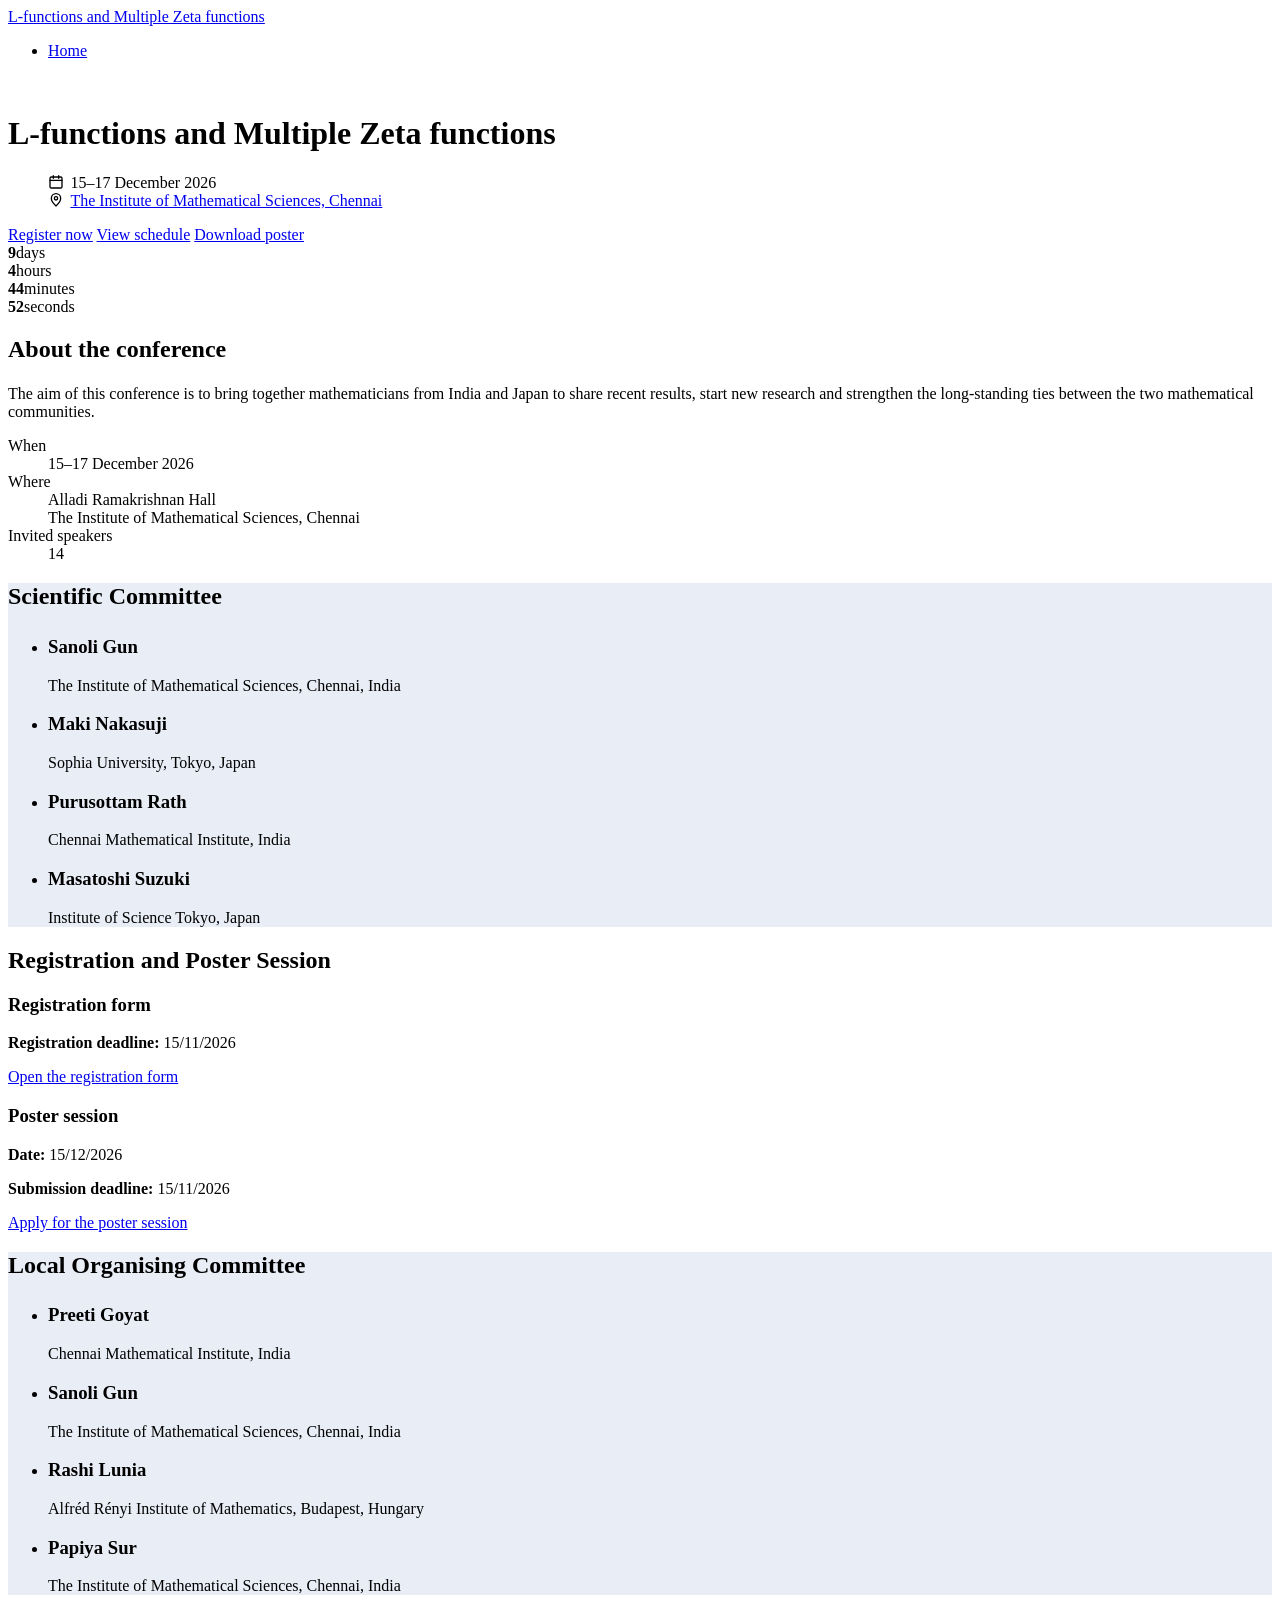
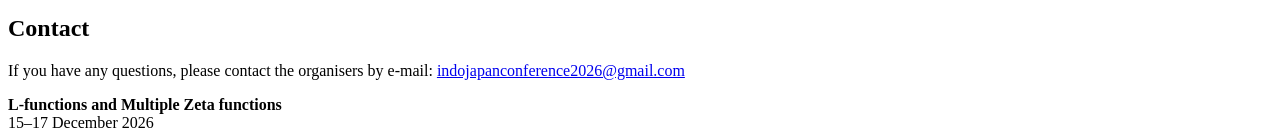
==== index.html @ 89a3a93c "Update poster link to use correct filename case" ====
<!DOCTYPE html>
<html lang="en">
<head>
<meta charset="UTF-8">
<meta name="viewport" content="width=device-width, initial-scale=1">
<!-- Search engines: title (about 60 characters) and description (about 155 characters) -->


<title>L-functions and Multiple Zeta functions | Chennai 2026</title>
<meta name="description" content="L-functions and Multiple Zeta functions, 15–17 December 2026, The Institute of Mathematical Sciences, Chennai. A joint India–Japan conference.">
<link rel="canonical" href="https://gkgaurav2202.github.io/L-functions-and-Multiple-Zeta-functions/">
<meta property="og:type" content="website">
<meta property="og:title" content="L-functions and Multiple Zeta functions, 15–17 December 2026">
<meta property="og:description" content="The Institute of Mathematical Sciences, Chennai.">
<meta property="og:site_name" content="L-functions and Multiple Zeta functions">
<meta property="og:url" content="https://gkgaurav2202.github.io/L-functions-and-Multiple-Zeta-functions/">
<meta property="og:image" content="https://gkgaurav2202.github.io/L-functions-and-Multiple-Zeta-functions/share.jpg">
<meta property="og:image:width" content="1200">
<meta property="og:image:height" content="630">
<meta name="twitter:card" content="summary_large_image">
<meta name="twitter:title" content="L-functions and Multiple Zeta functions, 15–17 December 2026">
<meta name="twitter:image" content="https://gkgaurav2202.github.io/L-functions-and-Multiple-Zeta-functions/share.jpg">

<!-- Google Search Console: remove the arrows around the next line and paste the code Google gives you -->
<meta name="google-site-verification" content="HwJJioIy0A5GZD3uEQalhHH--fMEt3Ql0PctQBB187Q" />
  
<link rel="icon" href="favicon.jpg" type="image/jpeg">
<link rel="apple-touch-icon" href="favicon.jpg">
<link rel="preconnect" href="https://fonts.googleapis.com">
<link rel="preconnect" href="https://fonts.gstatic.com" crossorigin>
<link href="https://fonts.googleapis.com/css2?family=Shippori+Mincho:wght@500;700&family=STIX+Two+Text:ital,wght@0,400;0,500;0,600;1,400;1,500&display=swap" rel="stylesheet">
<link rel="stylesheet" href="style.css">

<!-- Event information for search engines (EDIT: check the venue, and replace the address in "url") -->
<script type="application/ld+json">
{
  "@context": "https://schema.org",
  "@type": "Event",
  "name": "L-functions and Multiple Zeta functions",
  "description": "A conference bringing together mathematicians from India and Japan to share recent results.",
  "startDate": "2026-12-15",
  "endDate": "2026-12-17",
  "eventStatus": "https://schema.org/EventScheduled",
  "eventAttendanceMode": "https://schema.org/OfflineEventAttendanceMode",
  "location": {
    "@type": "Place",
    "name": "Alladi Ramakrishnan Hall, The Institute of Mathematical Sciences",
    "address": { "@type": "PostalAddress", "addressLocality": "Chennai", "addressCountry": "IN" }
  },
  "image": "https://gkgaurav2202.github.io/L-functions-and-Multiple-Zeta-functions/share.jpg",
  "url": "https://gkgaurav2202.github.io/L-functions-and-Multiple-Zeta-functions/"
}
</script>
</head>

<body>

<header class="nav" id="site-header">
  <div class="wrap">
    <a class="brand" href="index.html">L-functions and Multiple Zeta functions</a>
    <nav aria-label="Main"><ul><li><a href="index.html">Home</a></li></ul></nav>
  </div>
</header>
<script src="nav.js"></script>

<main id="top">

<!-- ================= HERO ================= -->
<div class="hero">
  <div class="hero-pics" aria-hidden="true">
    <img class="pic-scene" src="title.svg" alt="">
  </div>
  <div class="wrap">
    <h1>L-functions and Multiple Zeta functions</h1>
    <dl class="hero-meta">
      <div><dt style="position:absolute;width:1px;height:1px;overflow:hidden;clip:rect(0 0 0 0);white-space:nowrap">Dates</dt><dd><svg width="1em" height="1em" viewBox="0 0 24 24" fill="none" stroke="currentColor" stroke-width="2" stroke-linecap="round" stroke-linejoin="round" aria-hidden="true" style="vertical-align:-.12em;margin-right:.4em"><rect x="3" y="4.5" width="18" height="16.5" rx="2"/><line x1="3" y1="9.5" x2="21" y2="9.5"/><line x1="8" y1="2.5" x2="8" y2="6.5"/><line x1="16" y1="2.5" x2="16" y2="6.5"/></svg>15–17 December 2026</dd></div>
      <div><dt style="position:absolute;width:1px;height:1px;overflow:hidden;clip:rect(0 0 0 0);white-space:nowrap">Venue</dt><dd><svg width="1em" height="1em" viewBox="0 0 24 24" fill="none" stroke="currentColor" stroke-width="2" stroke-linecap="round" stroke-linejoin="round" aria-hidden="true" style="vertical-align:-.12em;margin-right:.4em"><path d="M12 21s-7-6.2-7-11.5a7 7 0 0 1 14 0C19 14.8 12 21 12 21z"/><circle cx="12" cy="9.5" r="2.5"/></svg><a href="https://www.imsc.res.in/" target="_blank" rel="noopener noreferrer">The Institute of Mathematical Sciences, Chennai</a></dd></div>
    </dl>
    <div class="hero-actions">
      <a class="btn btn-primary" href="#register">Register now</a>
      <a class="btn btn-ghost" href="schedule.html">View schedule</a>
     <a class="btn btn-ghost" href="Poster.pdf" target="_blank" rel="noopener noreferrer">Download poster</a>
    </div>

    <div class="countdown" id="countdown" aria-live="off" hidden>
      <div><b id="cd-d">0</b><span>days</span></div>
      <div><b id="cd-h">0</b><span>hours</span></div>
      <div><b id="cd-m">0</b><span>minutes</span></div>
      <div><b id="cd-s">0</b><span>seconds</span></div>
    </div>
  </div>
</div>
<div class="band" aria-hidden="true"></div>

<!-- ================= ABOUT ================= -->
<section id="about">
  <div class="wrap about-grid">
    <div>
      <div class="sec-head" style="margin-bottom:1.4rem">
        <h2>About the conference</h2>
      </div>
      <!-- EDIT: replace this text with your own description -->
      <p>The aim of this conference is to bring together mathematicians from India and Japan to share recent results, start new research and strengthen the long-standing ties between the two mathematical communities.</p>
    </div>

    <aside class="facts" aria-label="Key facts">
      <dl>
        <dt>When</dt>
        <dd>15–17 December 2026</dd>
        <dt>Where</dt>
        <dd>Alladi Ramakrishnan Hall<br>
          The Institute of Mathematical Sciences, Chennai</dd>
        <dt>Invited speakers</dt>
        <dd>14</dd>
      </dl>
    </aside>
  </div>
</section>
<!-- ================= SCIENTIFIC COMMITTEE ================= -->
<section id="sc" class="compact" style="background-color:#E9EDF6; background-image:none">
  <div class="wrap">
    <div class="sec-head" style="margin-bottom:1.6rem">
      <h2>Scientific Committee</h2>
    </div>

    <!-- EDIT: replace each name and institution. Copy a whole <li>...</li> block to add a member. -->
    <ul class="speakers">
      <li class="speaker"><h3>Sanoli Gun</h3><p class="aff">The Institute of Mathematical Sciences, Chennai, India</p></li>
      <li class="speaker"><h3>Maki Nakasuji</h3><p class="aff">Sophia University, Tokyo, Japan</p></li>
      <li class="speaker"><h3>Purusottam Rath</h3><p class="aff">Chennai Mathematical Institute, India</p></li>
      <li class="speaker"><h3>Masatoshi Suzuki</h3><p class="aff">Institute of Science Tokyo, Japan</p></li>
    </ul>
  </div>
</section>

<!-- ================= REGISTRATION ================= -->
<section id="register">
  <div class="wrap">
    <div class="sec-head">
      <h2>Registration and Poster Session</h2>
    </div>

    <div class="reg-grid">

      <!-- BOX 1: registration -->
      <div class="reg-card">
        <div class="reg-body">
          <h3>Registration form</h3>
          <p><b>Registration deadline:</b> 15/11/2026</p>

          <!-- EDIT: paste your Google Form link in the href below -->
          <a class="btn" href="https://forms.gle/MfZDZU5f17SKBm5NA" target="_blank" rel="noopener noreferrer">Open the registration form</a>
        </div>
      </div>

      <!-- BOX 2: poster session (EDIT every "To be announced"; delete this whole box if you do not want it) -->
      <div class="reg-card">
        <div class="reg-body">
          <h3>Poster session</h3>
          <p><b>Date:</b> 15/12/2026</p>
          <p><b>Submission deadline:</b> 15/11/2026</p>
          <!-- EDIT: paste the link of the poster form (or an email link such as mailto:your-email@example.com) in the href below -->
          <a class="btn" href="https://forms.gle/d2ALkyGEgwiprrQc6" target="_blank" rel="noopener noreferrer">Apply for the poster session</a>
        </div>
      </div>

    </div>
  </div>
</section>


  <!-- ================= LOCAL ORGANISING COMMITTEE ================= -->
<section id="oc" class="compact"  style="background-color:#E9EDF6; background-image:none">
  <div class="wrap">
    <div class="sec-head" style="margin-bottom:1.6rem">
      <h2>Local Organising Committee</h2>
    </div>
    <ul class="organisers">
      <li><h3>Preeti Goyat</h3><p>Chennai Mathematical Institute, India</p></li>
      <li><h3>Sanoli Gun </h3><p>The Institute of Mathematical Sciences, Chennai, India</p></li>
      <li><h3>Rashi Lunia </h3><p>Alfréd Rényi Institute of Mathematics, Budapest, Hungary</p></li>
      <li><h3>Papiya Sur</h3><p>The Institute of Mathematical Sciences, Chennai, India</p></li>
    </ul>
  </div>
</section>
  <!-- ================= CONTACT ================= -->
<section id="contact">
  <div class="wrap">
    <div class="sec-head">
      <h2>Contact</h2>
    </div>
    <div class="info-grid">
        <p>If you have any questions, please contact the organisers by e-mail:
        <a href="mailto:indojapanconference2026@gmail.com">indojapanconference2026@gmail.com</a></p>
      </div>
    </div>
</section>

</main>

<footer id="site-footer">
  <div class="wrap"><div><strong>L-functions and Multiple Zeta functions</strong><br>15–17 December 2026</div></div>
</footer>
<script src="footer.js"></script>

<script>
  // Countdown to 15 December 2026, 09:45 local time
  (function () {
    var target = new Date(2026, 11, 15, 9, 45, 0).getTime();
    var box = document.getElementById('countdown');
    var d = document.getElementById('cd-d'), h = document.getElementById('cd-h'),
        m = document.getElementById('cd-m'), s = document.getElementById('cd-s');
    function tick() {
      var diff = target - Date.now();
      if (diff <= 0) { box.hidden = true; return; }
      box.hidden = false;
      d.textContent = Math.floor(diff / 864e5);
      h.textContent = Math.floor(diff % 864e5 / 36e5);
      m.textContent = Math.floor(diff % 36e5 / 6e4);
      s.textContent = Math.floor(diff % 6e4 / 1e3);
    }
    tick();
    setInterval(tick, 1000);
  })();
</script>
</body>
</html>
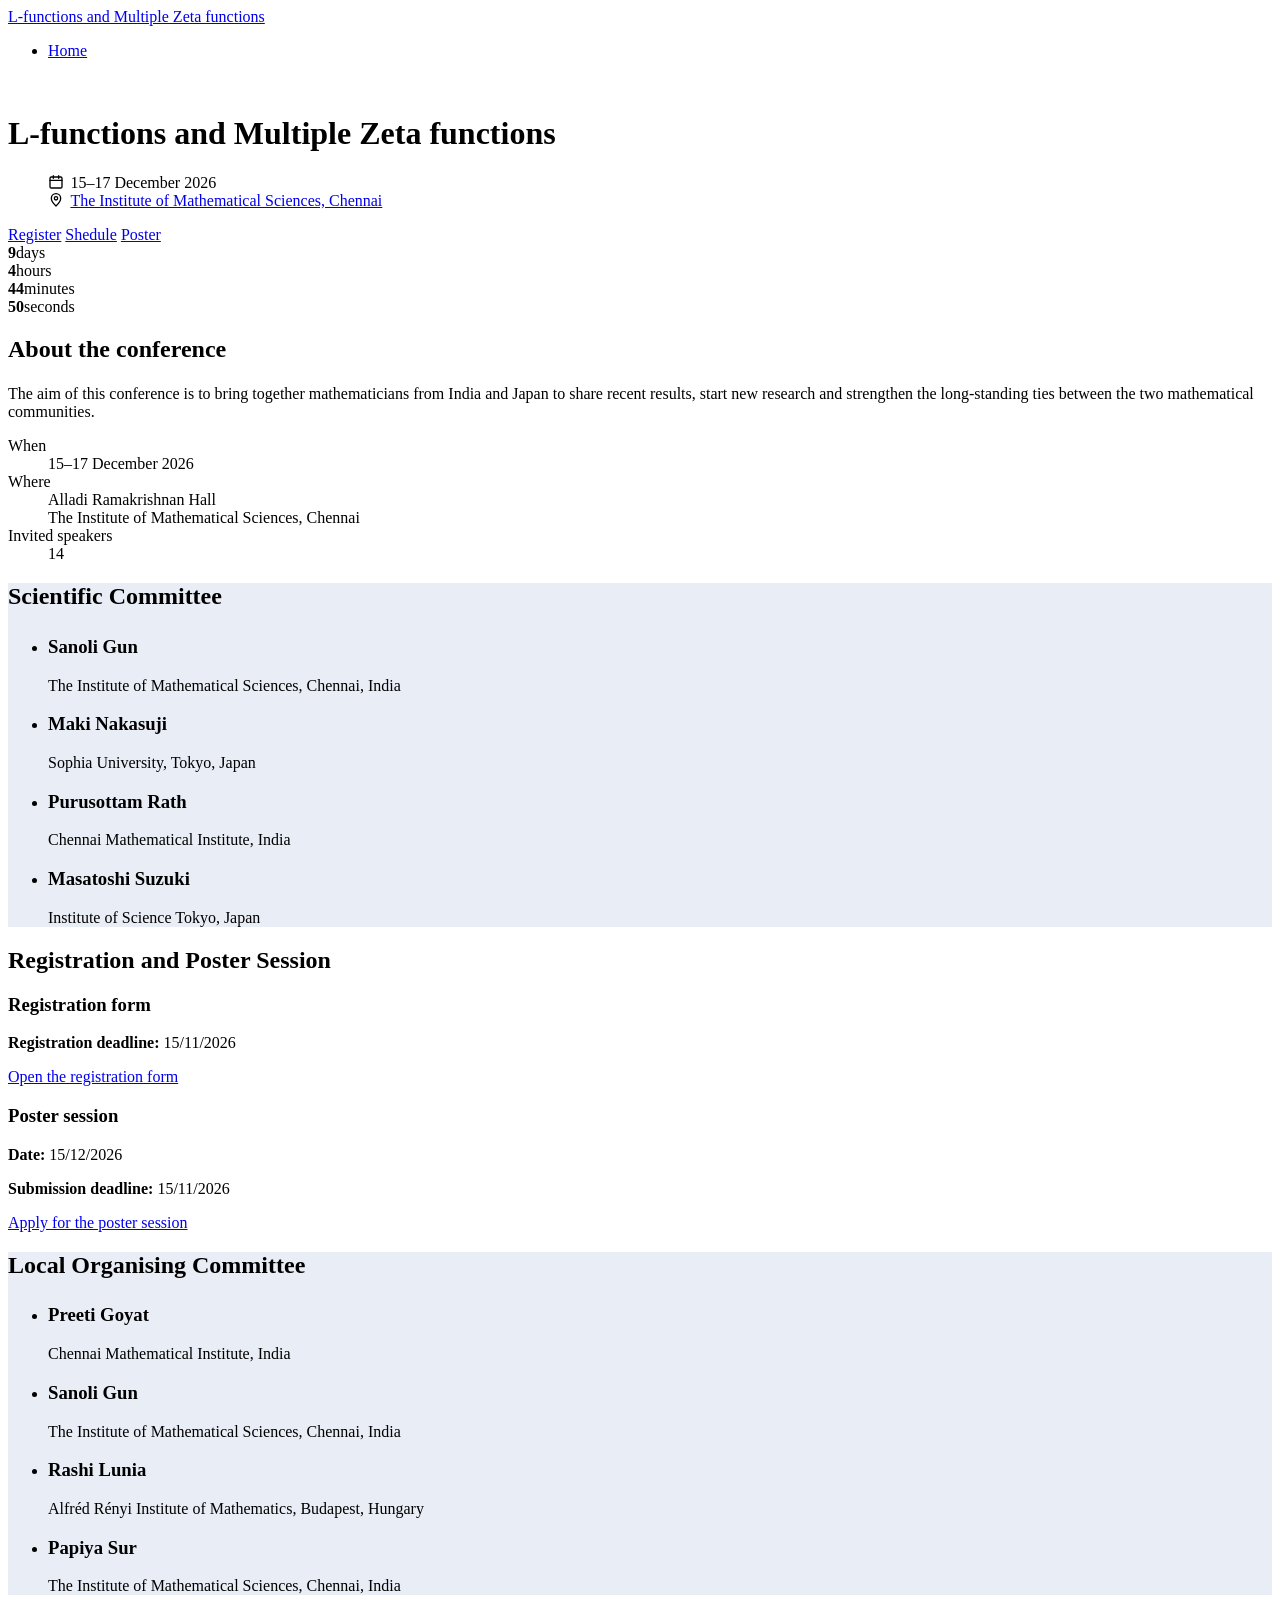
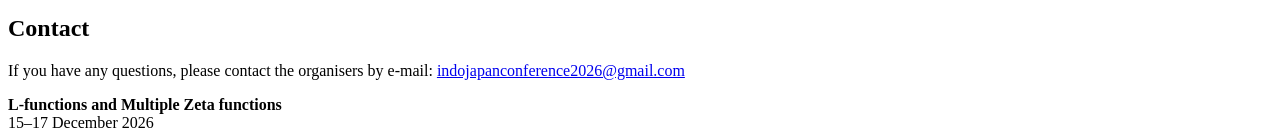
==== commit 79a6bfb2: "Update index.html" ====
--- a/index.html
+++ b/index.html
@@ -77,9 +77,9 @@
       <div><dt style="position:absolute;width:1px;height:1px;overflow:hidden;clip:rect(0 0 0 0);white-space:nowrap">Venue</dt><dd><svg width="1em" height="1em" viewBox="0 0 24 24" fill="none" stroke="currentColor" stroke-width="2" stroke-linecap="round" stroke-linejoin="round" aria-hidden="true" style="vertical-align:-.12em;margin-right:.4em"><path d="M12 21s-7-6.2-7-11.5a7 7 0 0 1 14 0C19 14.8 12 21 12 21z"/><circle cx="12" cy="9.5" r="2.5"/></svg><a href="https://www.imsc.res.in/" target="_blank" rel="noopener noreferrer">The Institute of Mathematical Sciences, Chennai</a></dd></div>
     </dl>
     <div class="hero-actions">
-      <a class="btn btn-primary" href="#register">Register now</a>
-      <a class="btn btn-ghost" href="schedule.html">View schedule</a>
-     <a class="btn btn-ghost" href="Poster.pdf" target="_blank" rel="noopener noreferrer">Download poster</a>
+      <a class="btn btn-primary" href="#register">Register</a>
+      <a class="btn btn-ghost" href="schedule.html">Shedule</a>
+     <a class="btn btn-ghost" href="Poster.pdf" target="_blank" rel="noopener noreferrer">Poster</a>
     </div>
 
     <div class="countdown" id="countdown" aria-live="off" hidden>
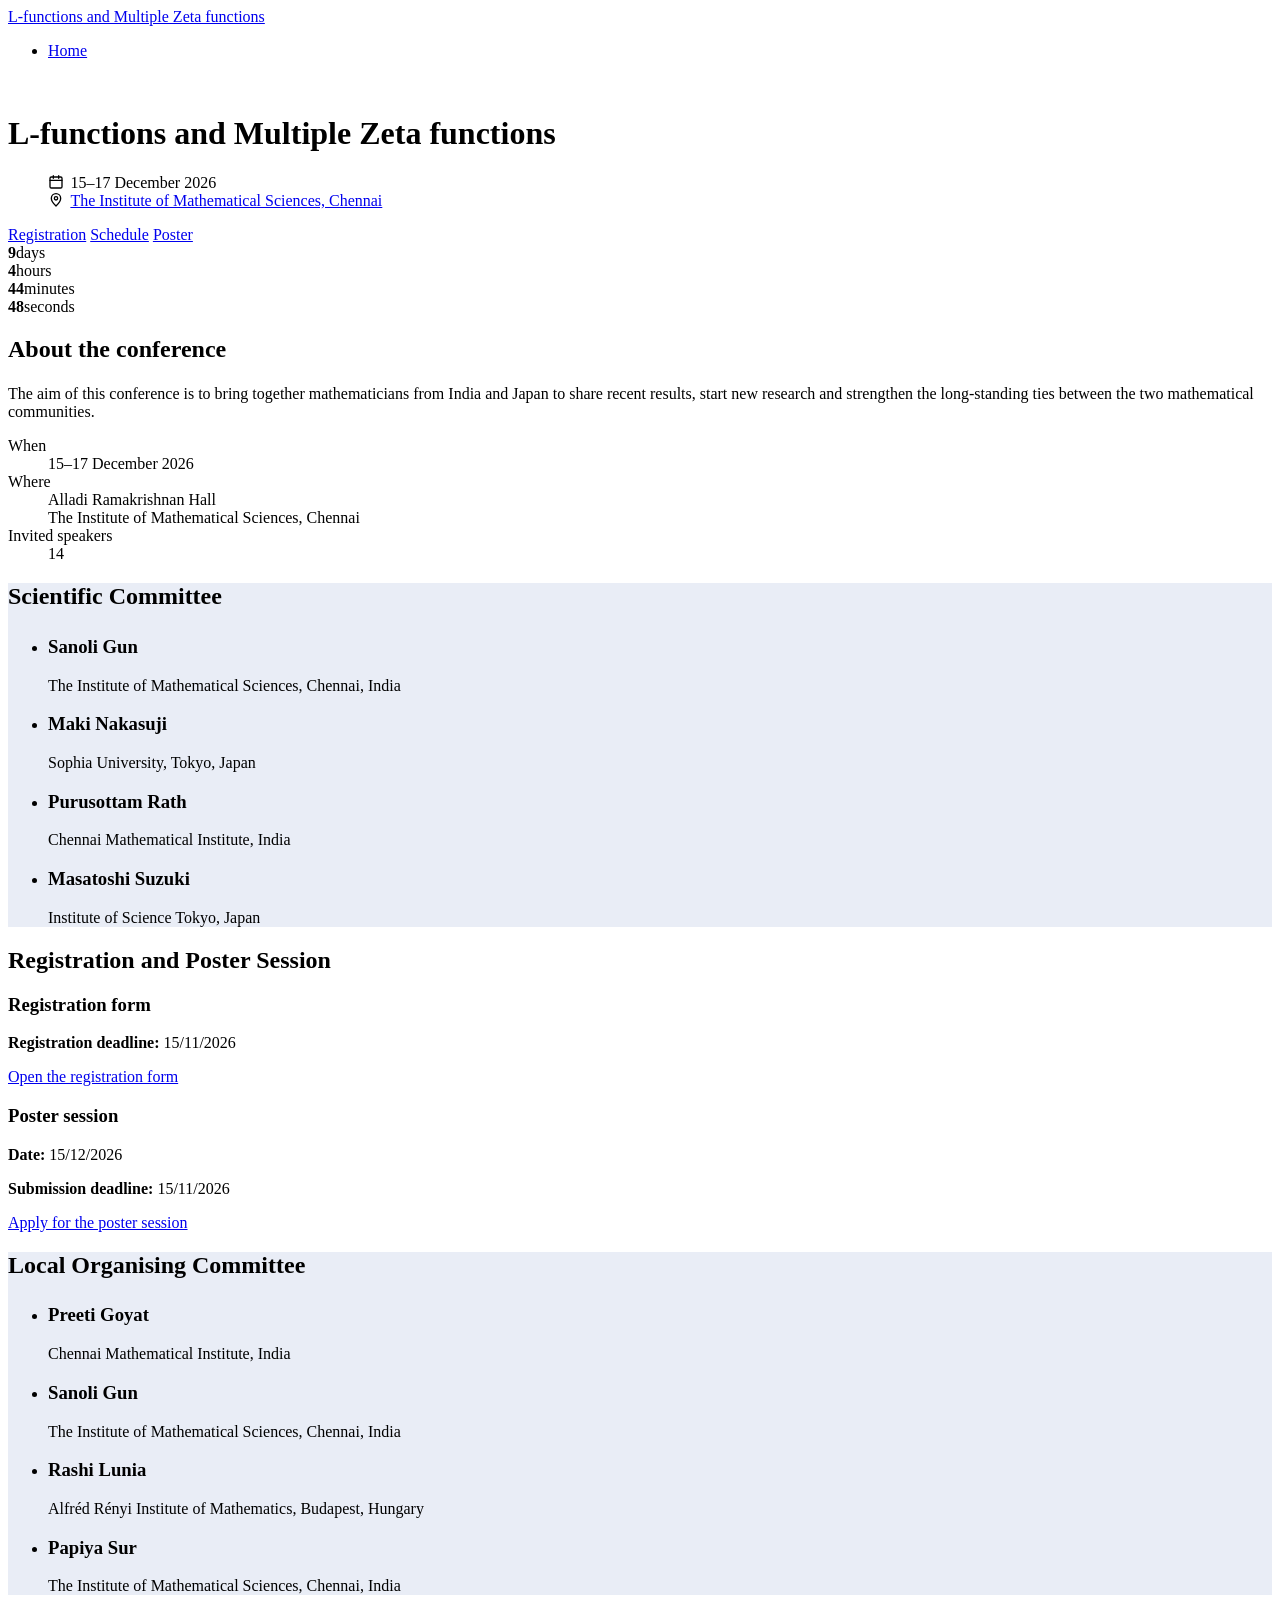
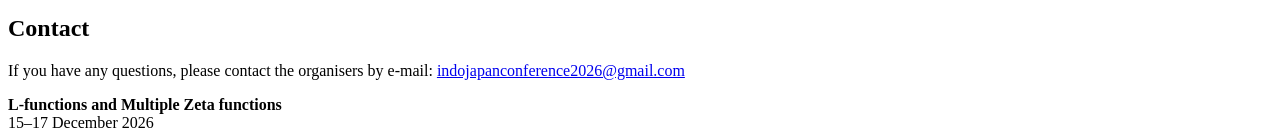
==== commit 7900d848: "Update registration and schedule button text" ====
--- a/index.html
+++ b/index.html
@@ -77,8 +77,8 @@
       <div><dt style="position:absolute;width:1px;height:1px;overflow:hidden;clip:rect(0 0 0 0);white-space:nowrap">Venue</dt><dd><svg width="1em" height="1em" viewBox="0 0 24 24" fill="none" stroke="currentColor" stroke-width="2" stroke-linecap="round" stroke-linejoin="round" aria-hidden="true" style="vertical-align:-.12em;margin-right:.4em"><path d="M12 21s-7-6.2-7-11.5a7 7 0 0 1 14 0C19 14.8 12 21 12 21z"/><circle cx="12" cy="9.5" r="2.5"/></svg><a href="https://www.imsc.res.in/" target="_blank" rel="noopener noreferrer">The Institute of Mathematical Sciences, Chennai</a></dd></div>
     </dl>
     <div class="hero-actions">
-      <a class="btn btn-primary" href="#register">Register</a>
-      <a class="btn btn-ghost" href="schedule.html">Shedule</a>
+      <a class="btn btn-primary" href="#register">Registration</a>
+      <a class="btn btn-ghost" href="schedule.html">Schedule</a>
      <a class="btn btn-ghost" href="Poster.pdf" target="_blank" rel="noopener noreferrer">Poster</a>
     </div>
 
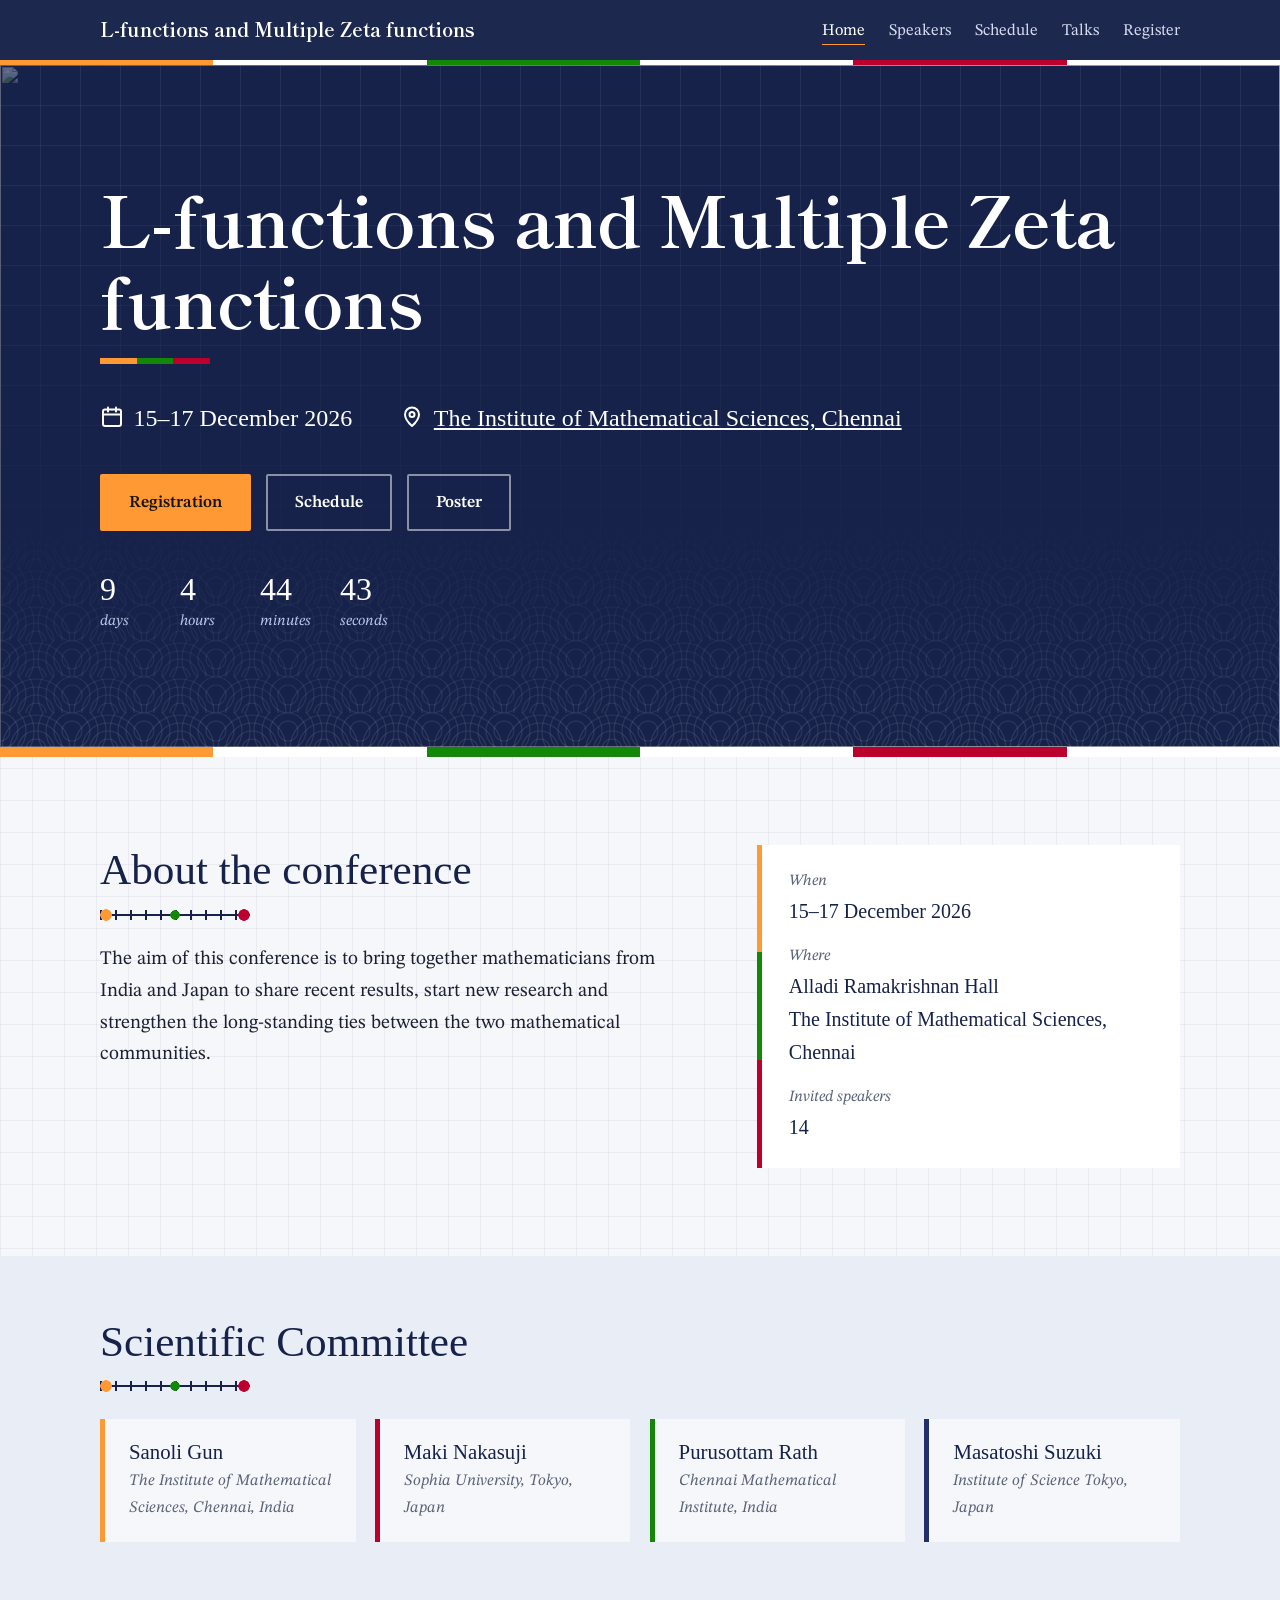
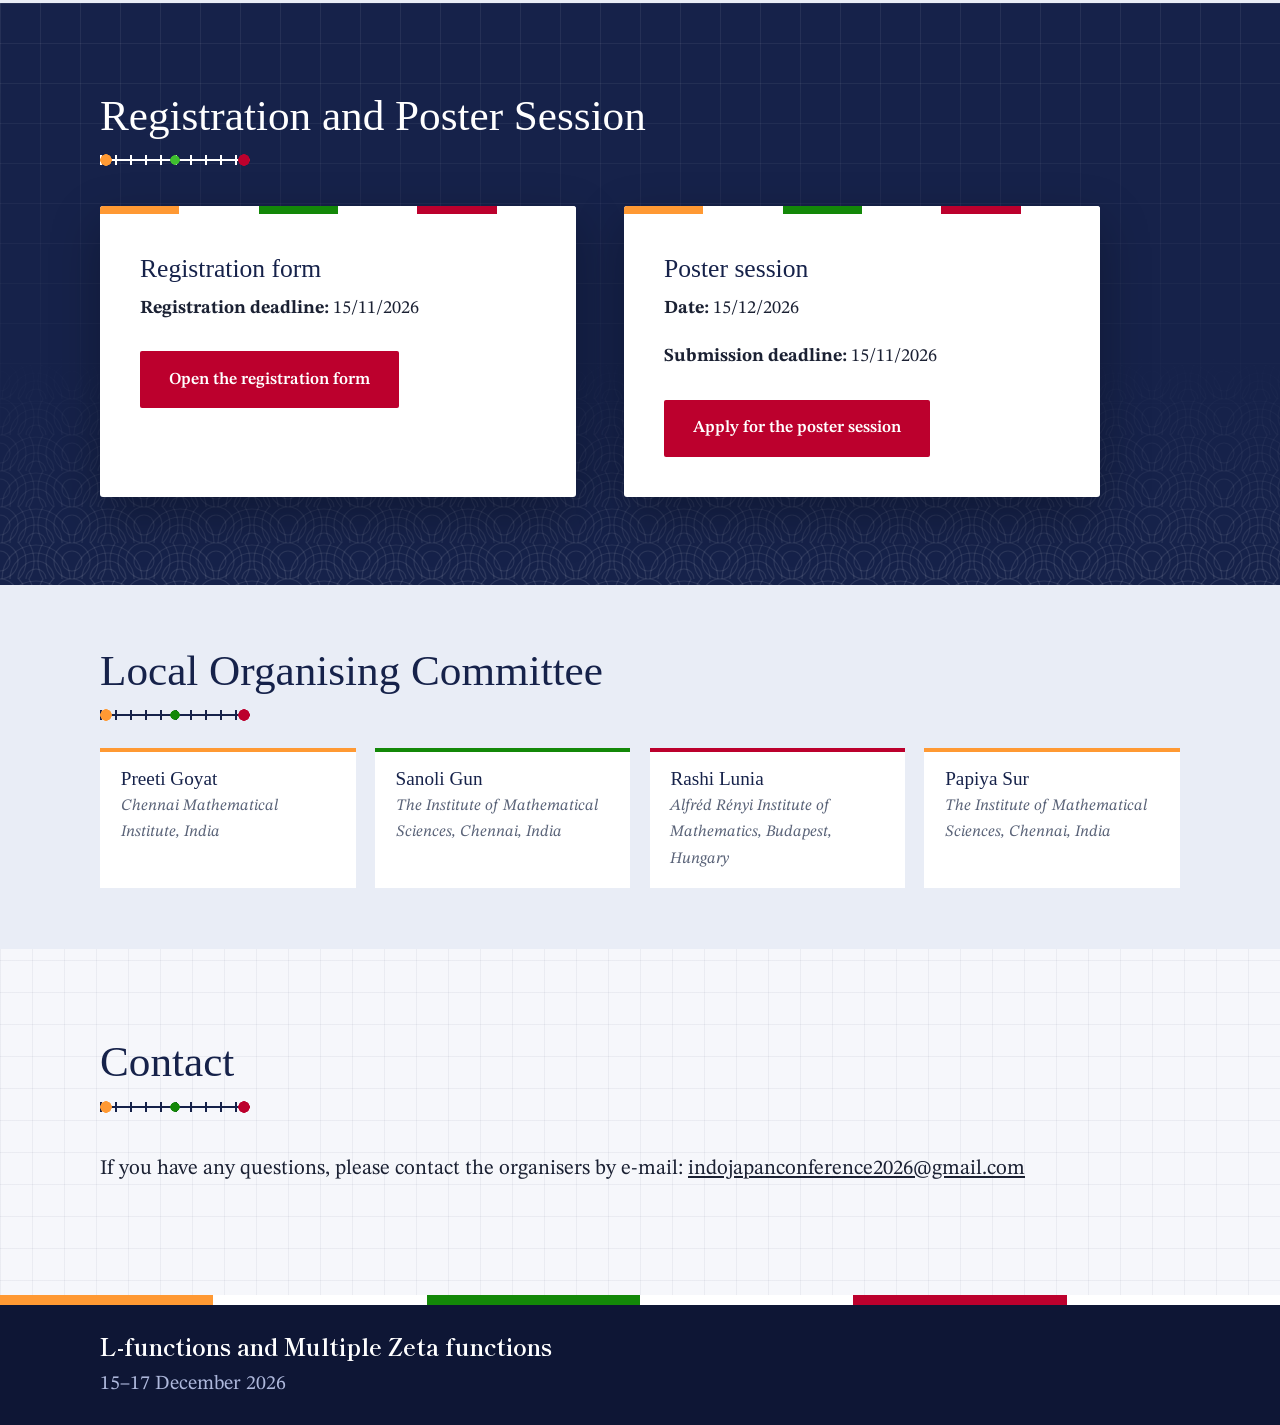
==== commit 33018d1f: "Revise title and description for conference page Updated title and description meta tags for SEO." ====
--- a/index.html
+++ b/index.html
@@ -6,8 +6,8 @@
 <!-- Search engines: title (about 60 characters) and description (about 155 characters) -->
 
 
-<title>L-functions and Multiple Zeta functions | Chennai 2026</title>
-<meta name="description" content="L-functions and Multiple Zeta functions, 15–17 December 2026, The Institute of Mathematical Sciences, Chennai. A joint India–Japan conference.">
+<title>L-functions and Multiple Zeta Functions 2026 | IMSc Chennai</title>
+<meta name="description" content="Indo-Japan conference on L-functions and Multiple Zeta Functions, 15-17 December 2026, The Institute of Mathematical Sciences, Chennai, India. Speakers, schedule and registration.">
 <link rel="canonical" href="https://gkgaurav2202.github.io/L-functions-and-Multiple-Zeta-functions/">
 <meta property="og:type" content="website">
 <meta property="og:title" content="L-functions and Multiple Zeta functions, 15–17 December 2026">
--- a/style.css
+++ b/style.css
@@ -0,0 +1,336 @@
+/* ============ Indo-Japan Conference: shared stylesheet ============ */
+:root {
+  /* India */
+  --saffron:  #FF9933;
+  --green:    #138808;
+  /* Japan */
+  --crimson:  #BC002D;
+  /* Shared indigo */
+  --indigo:   #16224A;
+  --indigo-2: #223067;
+
+  --paper:    #F6F7FB;
+  --white:    #FFFFFF;
+  --ink:      #1B2133;
+  --muted:    #5B6479;
+  --line:     #D9DEE9;
+
+  /* saffron | white | green  ·  white | crimson | white */
+  --ribbon: linear-gradient(90deg,
+    var(--saffron) 0 16.66%, #fff 16.66% 33.33%, var(--green) 33.33% 50%,
+    #fff 50% 66.66%, var(--crimson) 66.66% 83.33%, #fff 83.33% 100%);
+
+  /* wave pattern used on the dark sections */
+  --waves: url("data:image/svg+xml,%3Csvg xmlns='http://www.w3.org/2000/svg' width='72' height='36' viewBox='0 0 72 36'%3E%3Cg fill='none' stroke='%23ffffff' stroke-opacity='.10' stroke-width='1.2'%3E%3Ccircle cx='36' cy='36' r='34'/%3E%3Ccircle cx='36' cy='36' r='26'/%3E%3Ccircle cx='36' cy='36' r='18'/%3E%3Ccircle cx='36' cy='36' r='10'/%3E%3Ccircle cx='0' cy='18' r='34'/%3E%3Ccircle cx='0' cy='18' r='26'/%3E%3Ccircle cx='0' cy='18' r='18'/%3E%3Ccircle cx='0' cy='18' r='10'/%3E%3Ccircle cx='72' cy='18' r='34'/%3E%3Ccircle cx='72' cy='18' r='26'/%3E%3Ccircle cx='72' cy='18' r='18'/%3E%3Ccircle cx='72' cy='18' r='10'/%3E%3C/g%3E%3C/svg%3E");
+
+  --display: "Shippori Mincho", "Hiragino Mincho ProN", "Noto Serif", Georgia, serif;
+  --text:    "STIX Two Text", "Times New Roman", Times, Georgia, serif;
+  --wrap: 1080px;
+}
+
+*, *::before, *::after { box-sizing: border-box; }
+html { scroll-behavior: smooth; scroll-padding-top: 72px; }
+body {
+  margin: 0;
+  font-family: var(--text);
+  font-size: 1.15rem;
+  line-height: 1.65;
+  color: var(--ink);
+  background-color: var(--paper);
+  background-image:
+    linear-gradient(rgba(22,34,74,.05) 1px, transparent 1px),
+    linear-gradient(90deg, rgba(22,34,74,.05) 1px, transparent 1px);
+  background-size: 32px 32px;
+  -webkit-font-smoothing: antialiased;
+}
+h1, h2, h3 { font-family: var(--display); font-weight: 500; line-height: 1.15; margin: 0; }
+p { margin: 0 0 1em; }
+a { color: inherit; }
+:focus-visible { outline: 3px solid var(--saffron); outline-offset: 3px; border-radius: 2px; }
+.wrap { width: min(var(--wrap), 100% - 2.5rem); margin-inline: auto; }
+
+/* ---------- Navigation ---------- */
+.nav { position: sticky; top: 0; z-index: 50; background: rgba(22,34,74,.97); backdrop-filter: blur(6px); }
+.nav::after { content: ""; display: block; height: 5px; background: var(--ribbon); }
+.nav .wrap { display: flex; align-items: center; justify-content: space-between; gap: 1.2rem; min-height: 60px; }
+.brand { color: #fff; text-decoration: none; font-family: var(--display); font-size: 1.2rem; font-weight: 700; white-space: nowrap; }
+.nav nav { min-width: 0; }
+.nav ul { list-style: none; display: flex; gap: 1.5rem; margin: 0; padding: 0; overflow-x: auto; scrollbar-width: none; }
+.nav ul::-webkit-scrollbar { display: none; }
+.nav li a { color: #D5DBF0; text-decoration: none; font-size: 1.02rem; white-space: nowrap; padding: .3rem 0; border-bottom: 2px solid transparent; }
+.nav li a:hover, .nav li a[aria-current="page"] { color: #fff; border-color: var(--saffron); }
+/* ---------- Hero (home and page banners) ---------- */
+.hero {
+  position: relative; overflow: hidden; isolation: isolate;
+  background: var(--indigo); color: #fff;
+  padding: clamp(4rem, 9vw, 7rem) 0 clamp(4.5rem, 9vw, 7rem);
+}
+.hero.slim { padding: clamp(3rem, 6vw, 4.5rem) 0 clamp(3.2rem, 6vw, 4.8rem); }
+.hero::after {   /* graph-paper grid fading downward */
+  content: ""; position: absolute; inset: 0; z-index: -3;
+  background-image:
+    linear-gradient(rgba(255,255,255,.07) 1px, transparent 1px),
+    linear-gradient(90deg, rgba(255,255,255,.07) 1px, transparent 1px);
+  background-size: 40px 40px;
+  -webkit-mask-image: linear-gradient(to bottom, #000 0%, transparent 80%);
+          mask-image: linear-gradient(to bottom, #000 0%, transparent 80%);
+}
+.hero::before {  /* seigaiha waves rising from the bottom */
+  content: ""; position: absolute; inset: 0; z-index: -3;
+  background-image: var(--waves);
+  background-size: 72px 36px;
+  -webkit-mask-image: linear-gradient(to top, #000 0%, transparent 34%);
+          mask-image: linear-gradient(to top, #000 0%, transparent 34%);
+}
+.hero h1 { font-size: clamp(2.7rem, 7.5vw, 5.6rem); font-weight: 700; letter-spacing: -.01em; }
+.hero.slim h1 { font-size: clamp(2.3rem, 5.5vw, 3.8rem); }
+.hero h1::after {
+  content: ""; display: block; width: 110px; height: 6px; margin-top: 1.2rem;
+  background: linear-gradient(90deg, var(--saffron) 0 33.3%, var(--green) 33.3% 66.6%, var(--crimson) 66.6% 100%);
+}
+.hero .theme { margin: 1.3rem 0 0; font-style: italic; font-size: clamp(1.4rem, 3vw, 2rem); color: #FFD7A6; }
+.hero-meta { margin: 2.2rem 0 0; display: flex; flex-wrap: wrap; gap: 1.2rem 3rem; }
+.hero-meta dt { font-size: .95rem; color: #B9C3E6; font-style: italic; }
+.hero-meta dd { margin: 0; font-family: var(--display); font-size: 1.5rem; }
+.hero-actions { margin-top: 2.2rem; display: flex; flex-wrap: wrap; gap: .9rem; }
+.btn {
+  display: inline-block; padding: .8rem 1.7rem; border-radius: 2px;
+  font-weight: 600; font-size: 1.05rem; text-decoration: none;
+  border: 2px solid transparent; transition: background .2s, color .2s, border-color .2s;
+}
+.btn-primary { background: var(--saffron); color: #1b1305; }
+.btn-primary:hover { background: #FFAA55; }
+.btn-ghost { border-color: rgba(255,255,255,.5); color: #fff; }
+.btn-ghost:hover { background: rgba(255,255,255,.12); }
+
+.countdown { margin-top: 2.6rem; display: flex; gap: 1.6rem; }
+.countdown div { min-width: 3.4rem; }
+.countdown b { display: block; font-family: var(--display); font-size: 2rem; font-weight: 500; line-height: 1; }
+.countdown span { font-size: .95rem; color: #B9C3E6; font-style: italic; }
+.countdown[hidden] { display: none; }
+
+/* Framed definition in the hero */
+.blackboard {
+  margin-top: 3rem; padding: 1.2rem 1.6rem .6rem;
+  border: 1px solid rgba(255,255,255,.3); outline: 1px solid rgba(255,255,255,.14); outline-offset: 5px;
+  background: rgba(8,14,40,.38); color: #fff; overflow-x: auto;
+}
+.blackboard .tex { font-size: clamp(.95rem, 2.1vw, 1.4rem); }
+.blackboard mjx-container { margin: .3em 0 !important; }
+.blackboard .cap { margin: .2rem 0 .6rem; font-size: 1rem; color: #C8D0EC; font-style: italic; }
+
+.band { height: 10px; background: var(--ribbon); }
+
+/* ---------- Sections ---------- */
+section { padding: clamp(3.2rem, 7vw, 5.5rem) 0; }
+section.compact { padding: clamp(2.5rem, 5vw, 3.8rem) 0; }
+.sec-head { max-width: 60ch; margin-bottom: 2.4rem; }
+.sec-head h2 { font-size: clamp(1.9rem, 4.2vw, 2.7rem); color: var(--indigo); }
+.sec-head h2::after {   /* number line */
+  content: ""; display: block; width: 150px; height: 14px; margin-top: .8rem;
+  background:
+    radial-gradient(circle at 6px 50%, var(--saffron) 5.5px, transparent 6px),
+    radial-gradient(circle at calc(100% - 6px) 50%, var(--crimson) 5.5px, transparent 6px),
+    radial-gradient(circle at 50% 50%, var(--green) 4.5px, transparent 5px),
+    repeating-linear-gradient(90deg, var(--indigo) 0 2px, transparent 2px 15px) center / 100% 10px no-repeat,
+    linear-gradient(var(--indigo), var(--indigo)) center / 100% 2px no-repeat;
+}
+.sec-head p { margin-top: .9rem; color: var(--muted); font-style: italic; }
+
+/* About */
+.about-grid { display: grid; grid-template-columns: 1.4fr 1fr; gap: clamp(2rem, 5vw, 4rem); align-items: start; }
+.about-grid p { font-size: 1.2rem; }
+.theorem { margin: 1.6rem 0 0; padding: 1rem 1.4rem .6rem; background: var(--white); border-left: 4px solid var(--crimson); }
+.theorem p { font-size: 1.12rem; }
+.facts {
+  background: var(--white); padding: 1.5rem 1.7rem;
+  border-left: 5px solid; border-image: linear-gradient(to bottom, var(--saffron) 0 33.3%, var(--green) 33.3% 66.6%, var(--crimson) 66.6% 100%) 1;
+}
+.facts dl { margin: 0; }
+.facts dt { font-size: .98rem; color: var(--muted); font-style: italic; }
+.facts dd { margin: 0 0 1rem; font-family: var(--display); font-size: 1.25rem; color: var(--indigo); }
+.facts dd:last-child { margin-bottom: 0; }
+@media (max-width: 800px) { .about-grid { grid-template-columns: 1fr; } }
+
+/* Speakers */
+#speakers { background-color: var(--white); background-image: none; }
+.speakers { list-style: none; margin: 0; padding: 0; display: grid; grid-template-columns: repeat(auto-fill, minmax(250px, 1fr)); gap: 1.2rem; }
+.speaker { --c: var(--saffron); padding: 1.3rem 1.5rem; background: var(--paper); border-left: 5px solid var(--c); }
+.speaker:nth-child(4n+2) { --c: var(--crimson); }
+.speaker:nth-child(4n+3) { --c: var(--green); }
+.speaker:nth-child(4n+4) { --c: var(--indigo-2); }
+.speaker h3 { font-size: 1.3rem; color: var(--indigo); }
+.speaker .aff { margin: .3rem 0 0; font-size: 1rem; color: var(--muted); font-style: italic; }
+
+/* Organisers */
+.organisers { list-style: none; margin: 0; padding: 0; display: flex; flex-wrap: nowrap; gap: 1.2rem; }
+.organisers li { flex: 1 1 0; min-width: 0; padding: 1rem 1.3rem; background: var(--white); border-top: 4px solid var(--saffron); }
+.organisers li:nth-child(3n+2) { border-top-color: var(--green); }
+.organisers li:nth-child(3n+3) { border-top-color: var(--crimson); }
+.organisers h3 { font-size: 1.2rem; color: var(--indigo); }
+.organisers p { margin: .2rem 0 0; font-size: 1rem; color: var(--muted); font-style: italic; }
+@media (max-width: 800px) { .organisers { flex-wrap: wrap; } .organisers li { flex: 1 1 240px; } }
+
+/* Schedule page */
+.daynav { display: flex; flex-wrap: wrap; gap: .6rem; margin-bottom: 1rem; }
+.daynav a {
+  padding: .6rem 1.3rem; border: 2px solid var(--indigo); background: var(--white); color: var(--indigo);
+  text-decoration: none; font-weight: 600; border-radius: 2px;
+}
+.daynav a:hover { background: var(--indigo); color: #fff; box-shadow: 0 4px 0 var(--saffron); }
+.day { padding: 2.2rem 0 1rem; }
+.timeline { list-style: none; margin: 0; padding: 0; border-left: 3px solid var(--indigo); }
+.timeline li { position: relative; display: grid; grid-template-columns: 9.5rem 1fr; gap: 1rem; padding: .9rem 0 .9rem 1.6rem; }
+.timeline li::before {
+  content: ""; position: absolute; left: -10px; top: 1.35rem; width: 17px; height: 17px; border-radius: 50%;
+  background: var(--indigo-2); border: 3px solid var(--indigo-2);
+}
+.timeline li.break::before { border-color: var(--saffron); background: var(--saffron); }
+.timeline li.lunch::before { border-color: var(--green);   background: var(--green); }
+.timeline li.main::before  { border-color: var(--crimson); background: var(--crimson); }
+.timeline time { font-family: var(--display); font-weight: 700; color: var(--indigo); }
+.timeline h3 { font-family: var(--text); font-size: 1.15rem; font-weight: 600; }
+.timeline p { margin: .1rem 0 0; color: var(--muted); font-size: 1.02rem; font-style: italic; }
+.legend { display: flex; flex-wrap: wrap; gap: .4rem 1.4rem; margin: 2.2rem 0 0; font-size: 1rem; color: var(--muted); }
+.legend i { display: inline-block; width: 11px; height: 11px; border-radius: 50%; margin-right: .4rem; vertical-align: -1px; }
+.note { margin-top: .8rem; font-size: 1rem; color: var(--muted); font-style: italic; }
+@media (max-width: 600px) { .timeline li { grid-template-columns: 1fr; gap: .1rem; } }
+
+/* Photos page */
+.gallery { display: grid; grid-template-columns: repeat(auto-fill, minmax(270px, 1fr)); gap: 1.4rem; }
+.gallery figure { --c: var(--saffron); margin: 0; background: var(--white); border-top: 4px solid var(--c); padding-bottom: .7rem; }
+.gallery figure:nth-child(3n+2) { --c: var(--green); }
+.gallery figure:nth-child(3n+3) { --c: var(--crimson); }
+.gallery img { display: block; width: 100%; aspect-ratio: 4 / 3; object-fit: cover; cursor: zoom-in; }
+.gallery figcaption { padding: .6rem 1rem 0; font-size: 1rem; color: var(--muted); font-style: italic; }
+.gallery .box {
+  aspect-ratio: 4 / 3; display: grid; place-items: center; color: var(--muted); font-style: italic;
+  background-color: var(--paper);
+  background-image:
+    linear-gradient(rgba(22,34,74,.07) 1px, transparent 1px),
+    linear-gradient(90deg, rgba(22,34,74,.07) 1px, transparent 1px);
+  background-size: 20px 20px;
+}
+.lightbox { position: fixed; inset: 0; z-index: 100; display: none; place-items: center; padding: 1.5rem; background: rgba(14,22,53,.93); cursor: zoom-out; }
+.lightbox.open { display: grid; }
+.lightbox img { max-width: 100%; max-height: 90vh; box-shadow: 0 10px 40px rgba(0,0,0,.5); }
+
+/* Registration */
+#register { background-color: var(--indigo); background-image: none; color: #fff; position: relative; overflow: hidden; isolation: isolate; }
+#register .wrap { position: relative; }
+#register::before {   /* waves rising from the bottom */
+  content: ""; position: absolute; inset: 0; z-index: -3; pointer-events: none;
+  background-image: var(--waves); background-size: 72px 36px;
+  -webkit-mask-image: linear-gradient(to top, #000 0%, transparent 40%);
+          mask-image: linear-gradient(to top, #000 0%, transparent 40%);
+}
+#register::after {    /* graph-paper grid fading downward */
+  content: ""; position: absolute; inset: 0; z-index: -3; pointer-events: none;
+  background-image:
+    linear-gradient(rgba(255,255,255,.07) 1px, transparent 1px),
+    linear-gradient(90deg, rgba(255,255,255,.07) 1px, transparent 1px);
+  background-size: 40px 40px;
+  -webkit-mask-image: linear-gradient(to bottom, #000 0%, transparent 80%);
+          mask-image: linear-gradient(to bottom, #000 0%, transparent 80%);
+}
+#register .sec-head h2 { color: #fff; }
+#register .sec-head h2::after {
+  background:
+    radial-gradient(circle at 6px 50%, var(--saffron) 5.5px, transparent 6px),
+    radial-gradient(circle at calc(100% - 6px) 50%, var(--crimson) 5.5px, transparent 6px),
+    radial-gradient(circle at 50% 50%, #3fbf2f 4.5px, transparent 5px),
+    repeating-linear-gradient(90deg, #fff 0 2px, transparent 2px 15px) center / 100% 10px no-repeat,
+    linear-gradient(#fff, #fff) center / 100% 2px no-repeat;
+}
+#register .sec-head p { color: #C5CDEA; }
+.reg-grid { display: grid; grid-template-columns: repeat(auto-fit, minmax(min(100%, 400px), 1fr)); gap: 1.6rem 3rem; max-width: 1000px; }
+.reg-card { background: var(--white); color: var(--ink); border-radius: 3px; overflow: hidden; box-shadow: 0 18px 50px rgba(0,0,0,.28); }
+.reg-card::before { content: ""; display: block; height: 8px; background: var(--ribbon); }
+.reg-body { padding: clamp(1.6rem, 4vw, 2.5rem); }
+.reg-body h3 { font-size: 1.6rem; color: var(--indigo); margin-bottom: .6rem; }
+.reg-body .btn { margin-top: .6rem; background: var(--crimson); color: #fff; }
+.reg-body .btn:hover { background: #D8123F; }
+.reg-foot { padding: 1rem clamp(1.6rem, 4vw, 2.5rem); background: #FFF1DD; border-top: 4px solid var(--saffron); font-weight: 600; color: #6B3E05; }
+.reg-grid + .reg-foot { max-width: 1000px; margin-top: 1.6rem; border-radius: 3px; }
+
+
+/* Venue / contact */
+.info-grid { display: grid; grid-template-columns: repeat(auto-fit, minmax(260px, 1fr)); gap: 1.4rem; font-size: 1.3rem;}
+.info { background: var(--white); padding: 1.5rem; border-top: 5px solid var(--green); }
+.info:nth-child(2) { border-top-color: var(--crimson); }
+.info h3 { font-size: 1.65rem; color: var(--indigo); margin-bottom: .5rem; }
+.info p:last-child { margin-bottom: 0; }
+
+/* Footer */
+footer { background: #0E1635; color: #AEB8DC; padding: 0 0 1.1rem; font-size: 1.02rem; }
+footer::before { content: ""; display: block; height: 8px; background: var(--ribbon); margin-bottom: 1.1rem; }
+footer .wrap { display: flex; flex-wrap: wrap; justify-content: space-between; gap: 1rem; }
+footer strong { color: #fff; font-family: var(--display); font-size: 1.1rem; }
+footer em { color: #FFD7A6; }
+/* logos next to the conference name */
+footer .footer-id { display: flex; flex-wrap: wrap; align-items: center; gap: .6rem 1rem; }
+footer .footer-id img { display: block; height: 52px; width: auto; max-width: 100%; background: #fff; padding: 4px 10px; border-radius: 3px; }#register .sec-head { max-width: none; }
+#register .sec-head h2 { white-space: nowrap; font-size: max(1rem, min(clamp(1.9rem, 4.2vw, 2.7rem), calc((100vw - 2.5rem) / 16.4))); }
+
+/* small "5 minute break" rows between talks */
+.timeline li.gap { padding-top: 0; padding-bottom: 0; }
+.timeline li.gap::before { width: 11px !important; height: 11px !important; left: -7px !important; top: .40rem !important; border: 2px solid #A9B1C4 !important; background: #ffffff !important; }
+.timeline li.gap p { margin: 0 !important; line-height: 1.3 !important; font-size: 1.15rem !important; font-style: italic; color: #343C52 !important; }
+.timeline p.dur { margin-top: .05rem; font-size: .92rem; color: #434C61; }
+.timeline h3 .ttl { font-weight: 400; }
+.timeline h3 .no { font-weight: 400; font-size: .85em; color: var(--muted); }
+/* one panorama (Japan on the left, India on the right) behind the home page title */
+.hero-pics { position: absolute; inset: 0; z-index: -4; pointer-events: none; }
+.hero-pics img { position: absolute; inset: 0; width: 100%; height: 100%; object-fit: cover; object-position: 60% bottom; }
+.hero-pics::after { content: ""; position: absolute; inset: 0; background: linear-gradient(to right, rgba(22, 34, 74, .66) 0%, rgba(22, 34, 74, .56) 45%, rgba(22, 34, 74, .34) 72%, rgba(22, 34, 74, .26) 100%); }
+@media (max-width: 700px) {
+  .hero-pics { background: linear-gradient(to right, #9683B3, #998BB0 42%, #988094 62%, #967081); }
+  .hero-pics img { top: auto; bottom: 0; height: auto; aspect-ratio: 16 / 9; object-fit: contain; }
+  .hero:not(.slim) { padding-bottom: calc(56.25vw + 2rem); }
+  .hero-pics::after { background: linear-gradient(to top, rgba(22, 34, 74, .2) 0, rgba(22, 34, 74, .2) 56.25vw, rgba(22, 34, 74, .62) calc(56.25vw + 3.5rem), rgba(22, 34, 74, .62) 100%); }
+}
+@media (min-width: 1300px) {
+  .hero-pics {
+    background:
+      linear-gradient(to bottom, #9683B3 0, #F3C3D6 55%, #F7D4D8 73%, #8F7993 73.1%, #8F7993 75%, #CBD7EC 75%, #959DC1 100%) left / 50% 100% no-repeat,
+      linear-gradient(to bottom, #967081 0, #F29A5E 55%, #F6BA8C 73%, #8F6E71 73.1%, #8F6E71 75%, #E1B391 75%, #AB7F67 100%) right / 50% 100% no-repeat;
+  }
+  .hero-pics img { inset: 0 auto 0 50%; width: auto; height: 100%; transform: translateX(-50%); object-fit: fill; -webkit-mask-image: linear-gradient(to right, transparent 0, #000 8%, #000 96%, transparent 100%); mask-image: linear-gradient(to right, transparent 0, #000 8%, #000 96%, transparent 100%); }
+}
+
+/* Local Organising Committee: one line on screens 480 px and wider, normal 30 px size on phones */
+@media (min-width: 480px) {
+  #oc .sec-head { max-width: none; }
+  #oc .sec-head h2 { white-space: nowrap; }
+}
+
+/* long title: two lines, smaller heading */
+.hero h1 { font-size: clamp(2.2rem, 5.6vw, 4.4rem); }
+
+/* bigger footer, and the line saying Claude was used */
+footer { padding: 0 0 1.5rem; font-size: 1.25rem; }
+footer::before { height: 10px; margin-bottom: 1.4rem; }
+footer .wrap { gap: 1.3rem; }
+footer strong { font-size: 1.45rem; }
+footer .footer-id { gap: .8rem 1.3rem; }
+footer .footer-id img { height: 64px; padding: 5px 12px; }
+footer .footer-note { flex: 1 1 100%; margin: 1.1rem 0 0; padding-top: .9rem; border-top: 1px solid rgba(255,255,255,.18); font-size: .7em; font-style: italic; color: #8F9BC4; }
+
+.hero h1 { font-size: clamp(2.2rem, 5.6vw, 4.4rem); }
+
+footer { padding: 0 0 1.5rem; font-size: 1.25rem; }
+footer::before { height: 10px; margin-bottom: 1.4rem; }
+footer .wrap { gap: 1.3rem; }
+footer strong { font-size: 1.45rem; }
+footer .footer-id { gap: .8rem 1.3rem; }
+footer .footer-id img { height: 64px; padding: 5px 12px; }
+footer .footer-note { flex: 1 1 100%; margin: 1.1rem 0 0; padding-top: .9rem; border-top: 1px solid rgba(255,255,255,.18); font-size: .7em; font-style: italic; color: #8F9BC4; }
+@media (max-width: 680px) { .brand { display: none; } }
+
+/* Participants page: a numbered list in columns */
+.people { list-style: decimal; margin: 0; padding: 0 0 0 2.4rem; columns: 2; column-gap: 3rem; }
+.people li { break-inside: avoid; margin: 0 0 1rem; padding-left: .3rem; }
+.people li b { display: block; font-weight: 600; color: var(--indigo); font-size: 1.1rem; line-height: 1.25; overflow-wrap: break-word; }
+.people li span { display: block; margin-top: .15rem; font-size: .98rem; font-style: italic; color: var(--muted); line-height: 1.3; overflow-wrap: break-word; }
+.people li::marker { color: var(--muted); font-size: .9rem; }
+@media (max-width: 700px) { .people { columns: 1; padding-left: 1.6rem; } }
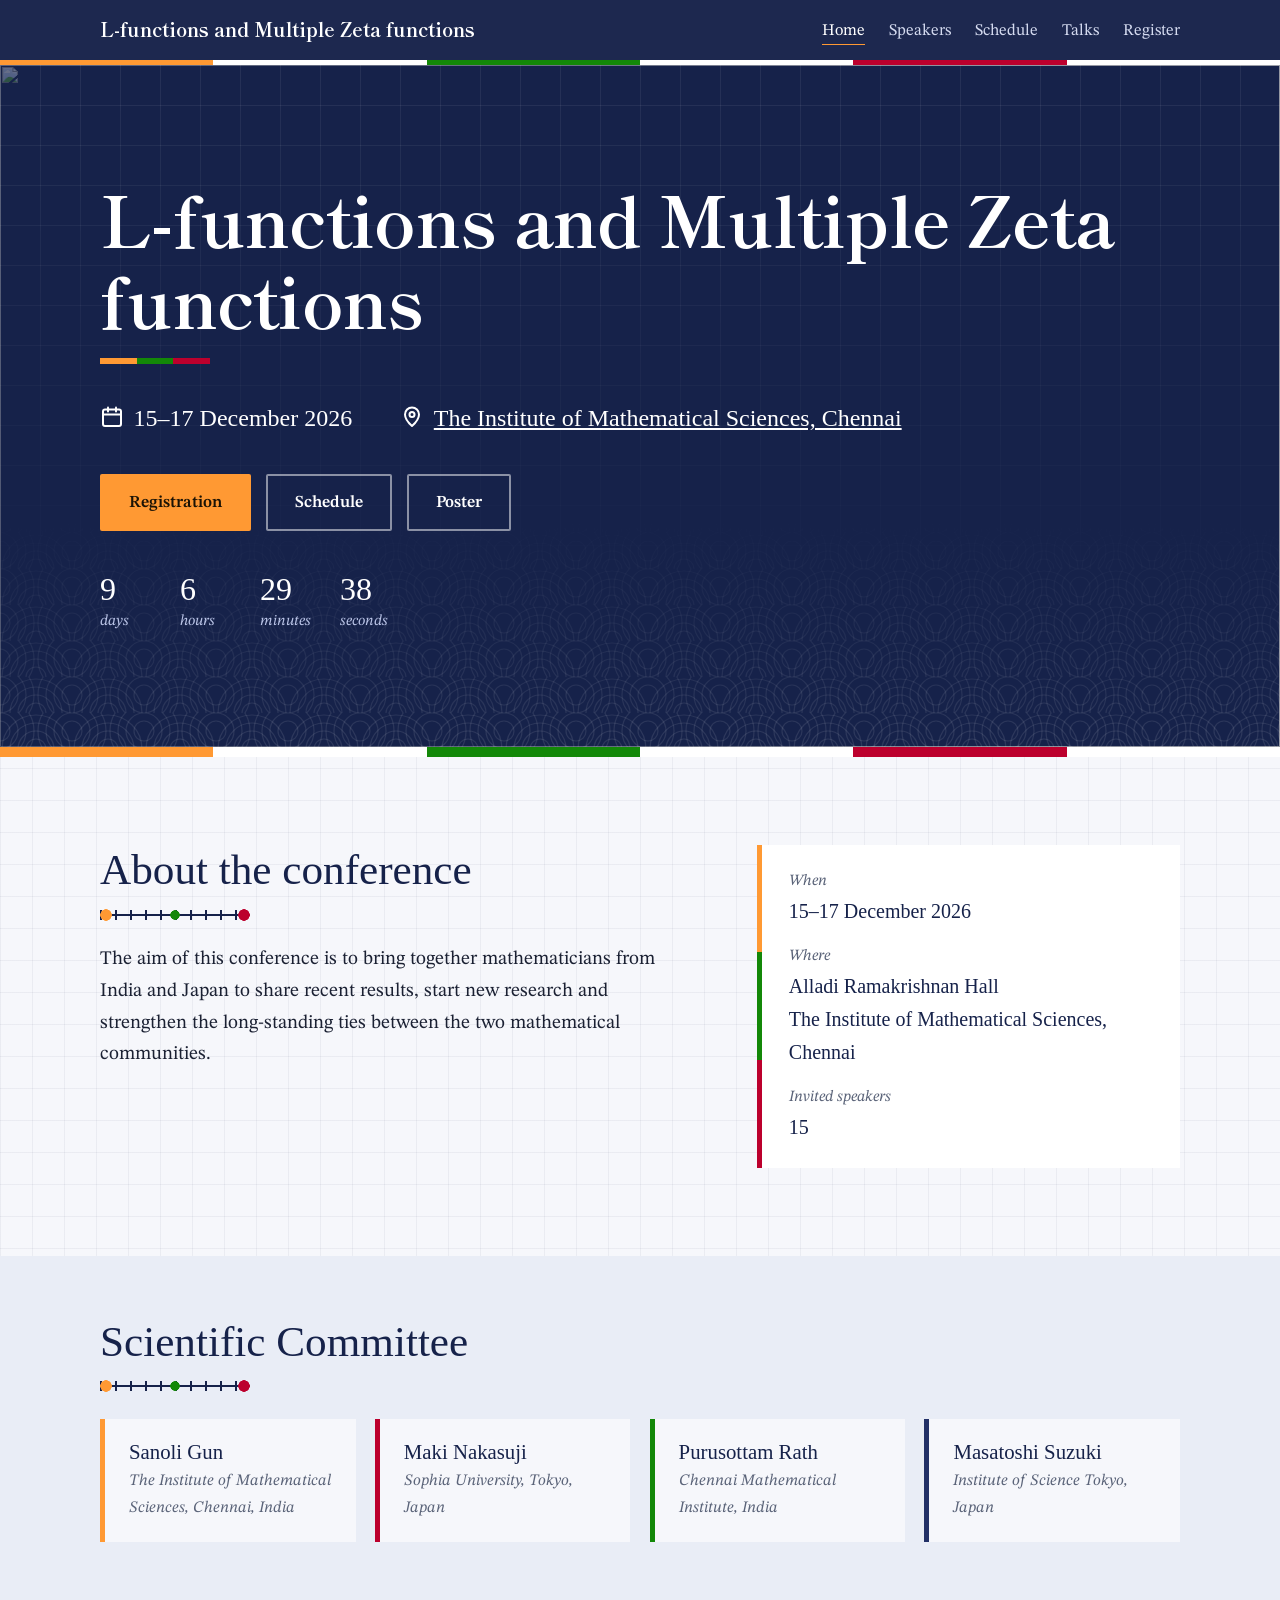
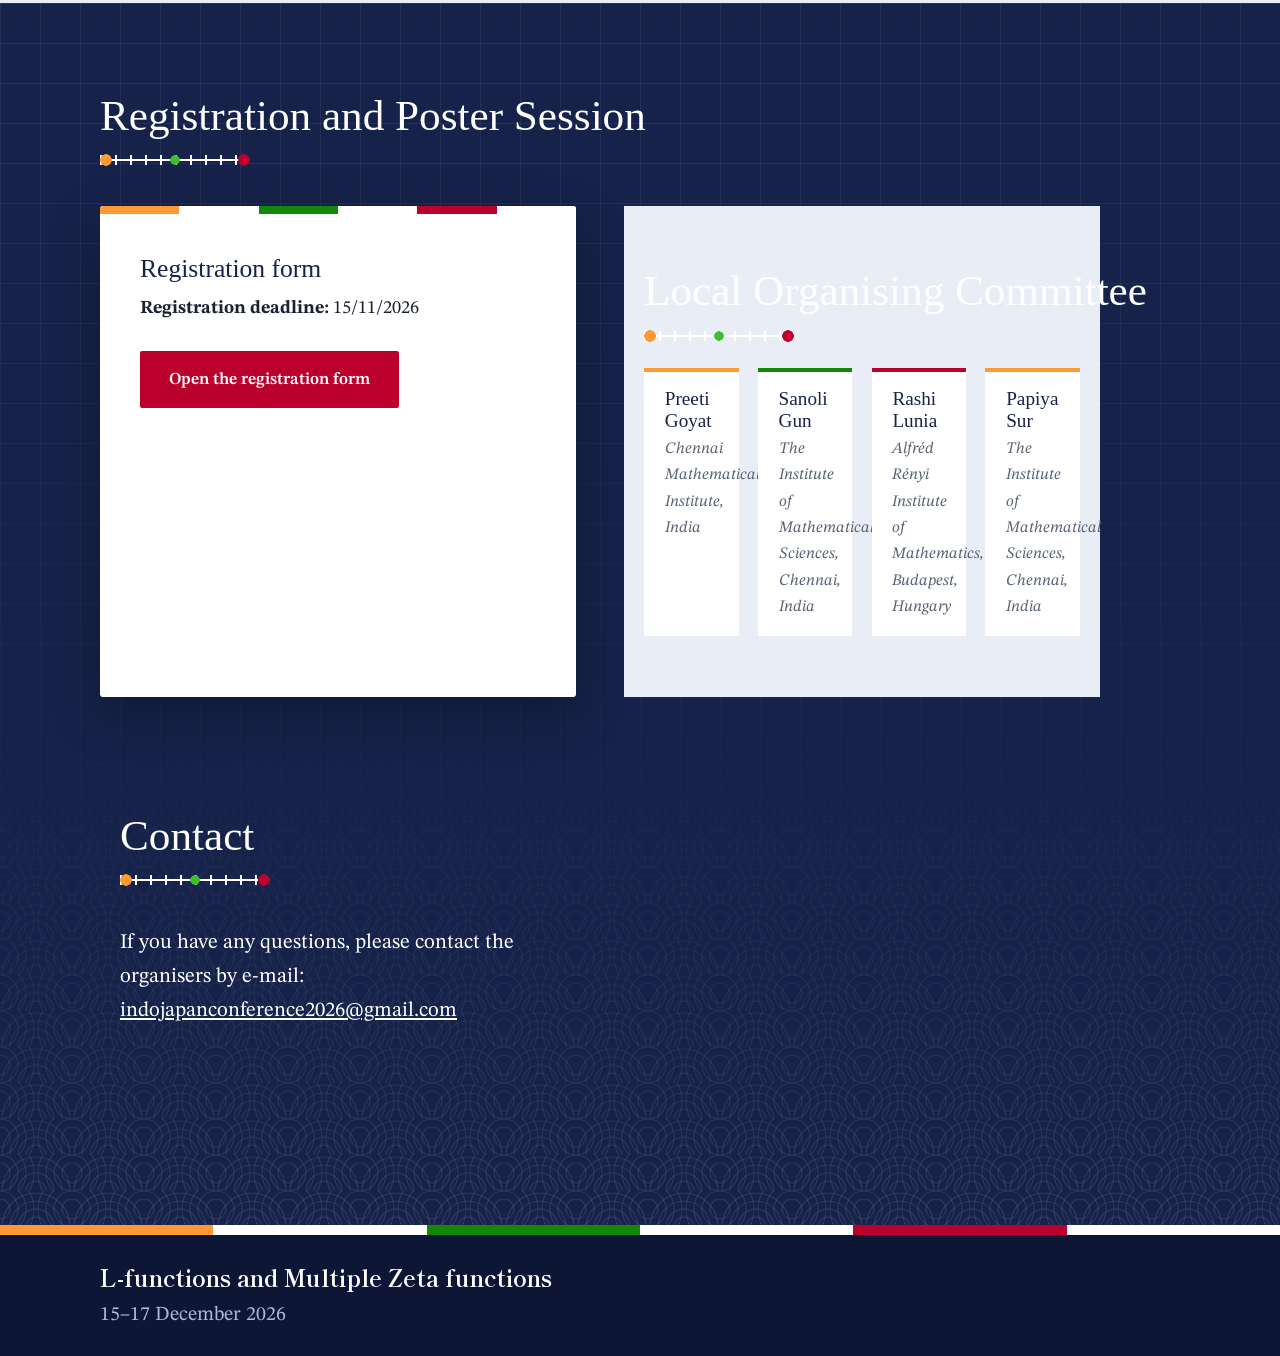
==== commit 3ccd7334: "Update registration details and remove poster session" ====
--- a/index.html
+++ b/index.html
@@ -111,7 +111,7 @@
         <dd>Alladi Ramakrishnan Hall<br>
           The Institute of Mathematical Sciences, Chennai</dd>
         <dt>Invited speakers</dt>
-        <dd>14</dd>
+        <dd>15</dd>
       </dl>
     </aside>
   </div>
@@ -153,20 +153,6 @@
         </div>
       </div>
 
-      <!-- BOX 2: poster session (EDIT every "To be announced"; delete this whole box if you do not want it) -->
-      <div class="reg-card">
-        <div class="reg-body">
-          <h3>Poster session</h3>
-          <p><b>Date:</b> 15/12/2026</p>
-          <p><b>Submission deadline:</b> 15/11/2026</p>
-          <!-- EDIT: paste the link of the poster form (or an email link such as mailto:your-email@example.com) in the href below -->
-          <a class="btn" href="https://forms.gle/d2ALkyGEgwiprrQc6" target="_blank" rel="noopener noreferrer">Apply for the poster session</a>
-        </div>
-      </div>
-
-    </div>
-  </div>
-</section>
 
 
   <!-- ================= LOCAL ORGANISING COMMITTEE ================= -->
@@ -206,7 +192,7 @@
 <script>
   // Countdown to 15 December 2026, 09:45 local time
   (function () {
-    var target = new Date(2026, 11, 15, 9, 45, 0).getTime();
+    var target = new Date(2026, 11, 15, 11, 30, 0).getTime();
     var box = document.getElementById('countdown');
     var d = document.getElementById('cd-d'), h = document.getElementById('cd-h'),
         m = document.getElementById('cd-m'), s = document.getElementById('cd-s');
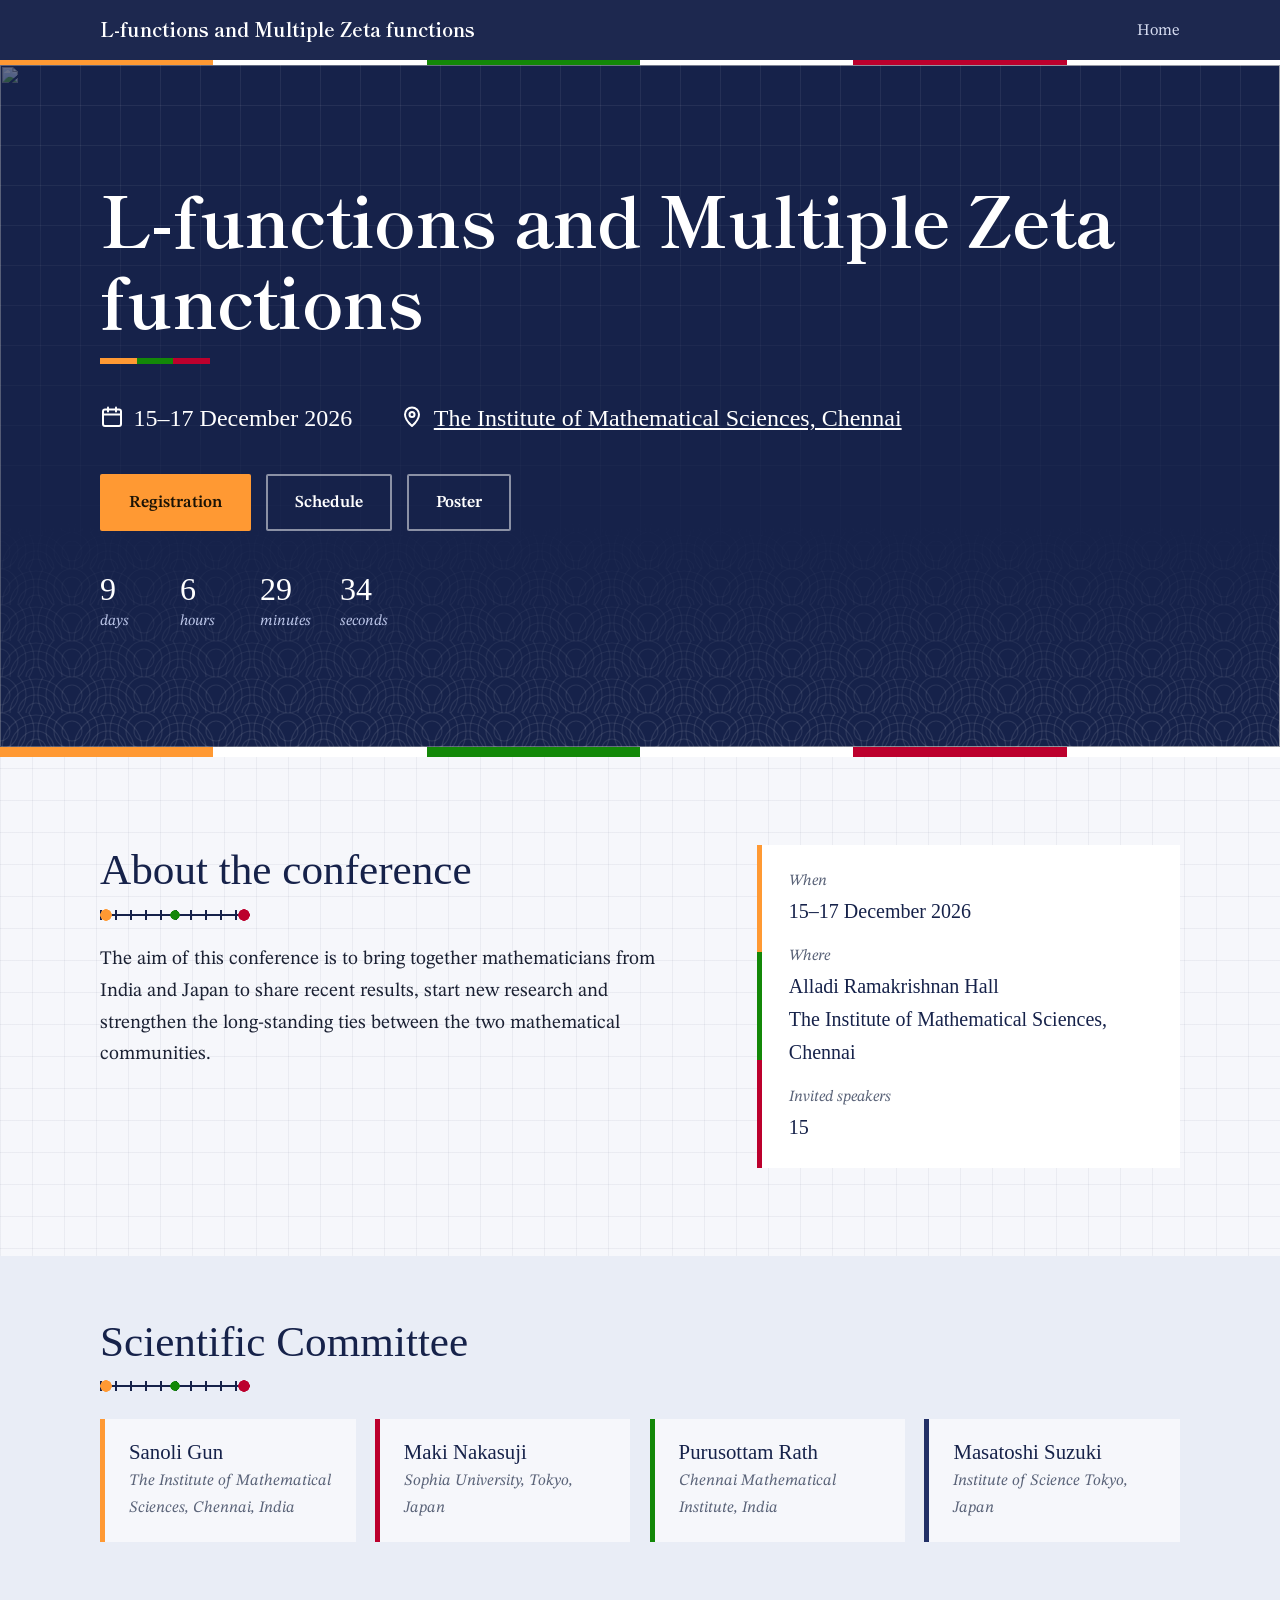
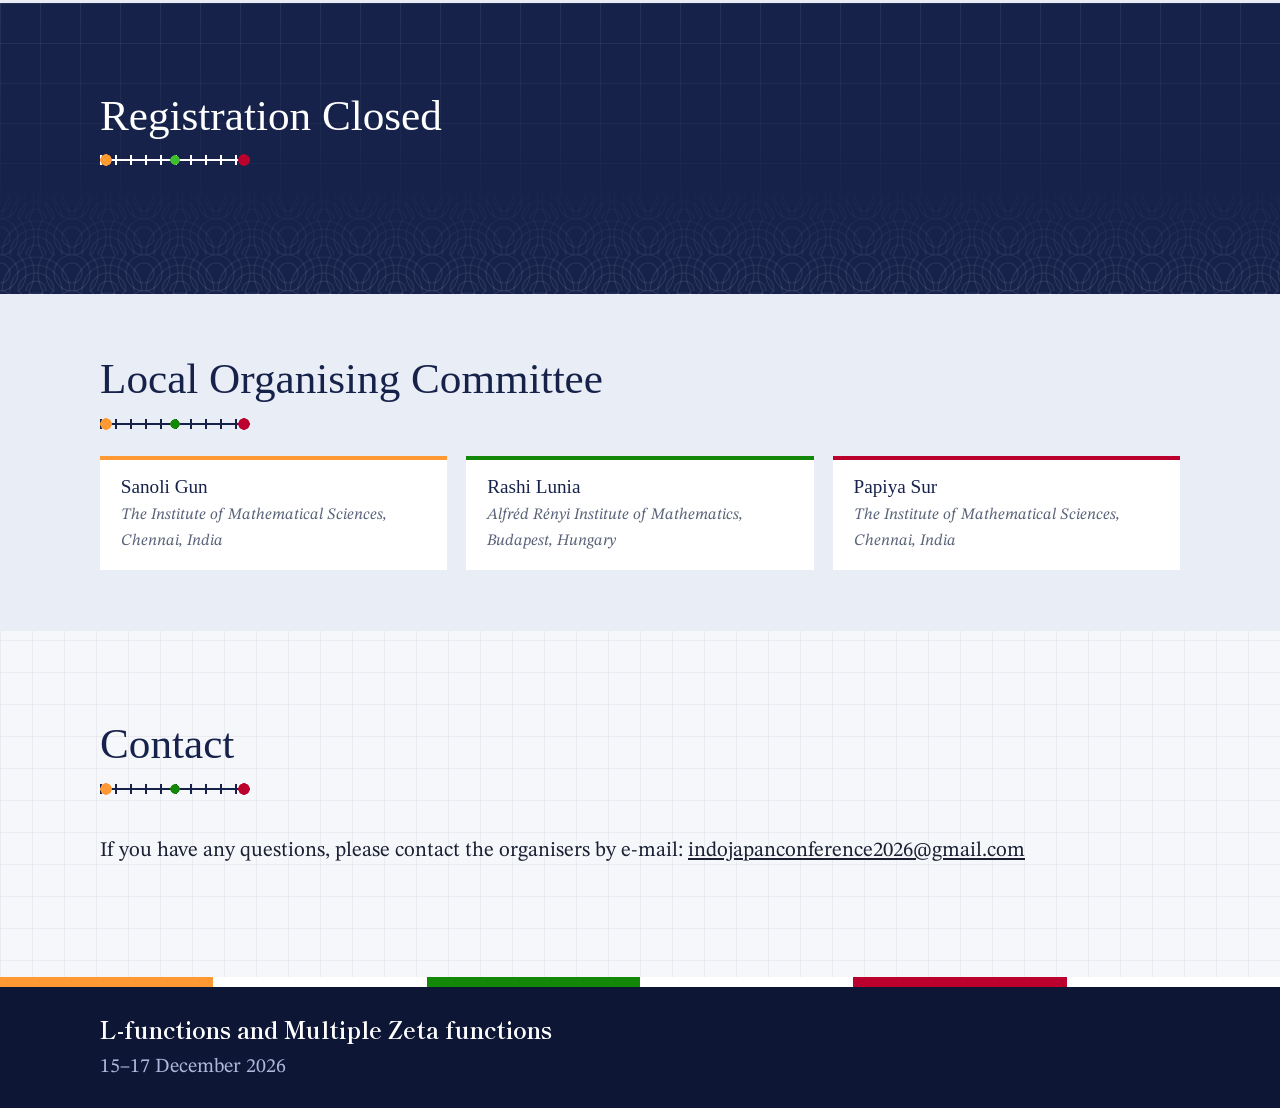
==== commit cd2953e2: "Update registration section to indicate closure Updated the registration section to indicate that re" ====
--- a/index.html
+++ b/index.html
@@ -137,23 +137,10 @@
 <section id="register">
   <div class="wrap">
     <div class="sec-head">
-      <h2>Registration and Poster Session</h2>
+      <h2>Registration Closed</h2>
     </div>
-
-    <div class="reg-grid">
-
-      <!-- BOX 1: registration -->
-      <div class="reg-card">
-        <div class="reg-body">
-          <h3>Registration form</h3>
-          <p><b>Registration deadline:</b> 15/11/2026</p>
-
-          <!-- EDIT: paste your Google Form link in the href below -->
-          <a class="btn" href="https://forms.gle/MfZDZU5f17SKBm5NA" target="_blank" rel="noopener noreferrer">Open the registration form</a>
-        </div>
-      </div>
-
-
+  </div>
+</section>
 
   <!-- ================= LOCAL ORGANISING COMMITTEE ================= -->
 <section id="oc" class="compact"  style="background-color:#E9EDF6; background-image:none">
@@ -162,7 +149,6 @@
       <h2>Local Organising Committee</h2>
     </div>
     <ul class="organisers">
-      <li><h3>Preeti Goyat</h3><p>Chennai Mathematical Institute, India</p></li>
       <li><h3>Sanoli Gun </h3><p>The Institute of Mathematical Sciences, Chennai, India</p></li>
       <li><h3>Rashi Lunia </h3><p>Alfréd Rényi Institute of Mathematics, Budapest, Hungary</p></li>
       <li><h3>Papiya Sur</h3><p>The Institute of Mathematical Sciences, Chennai, India</p></li>
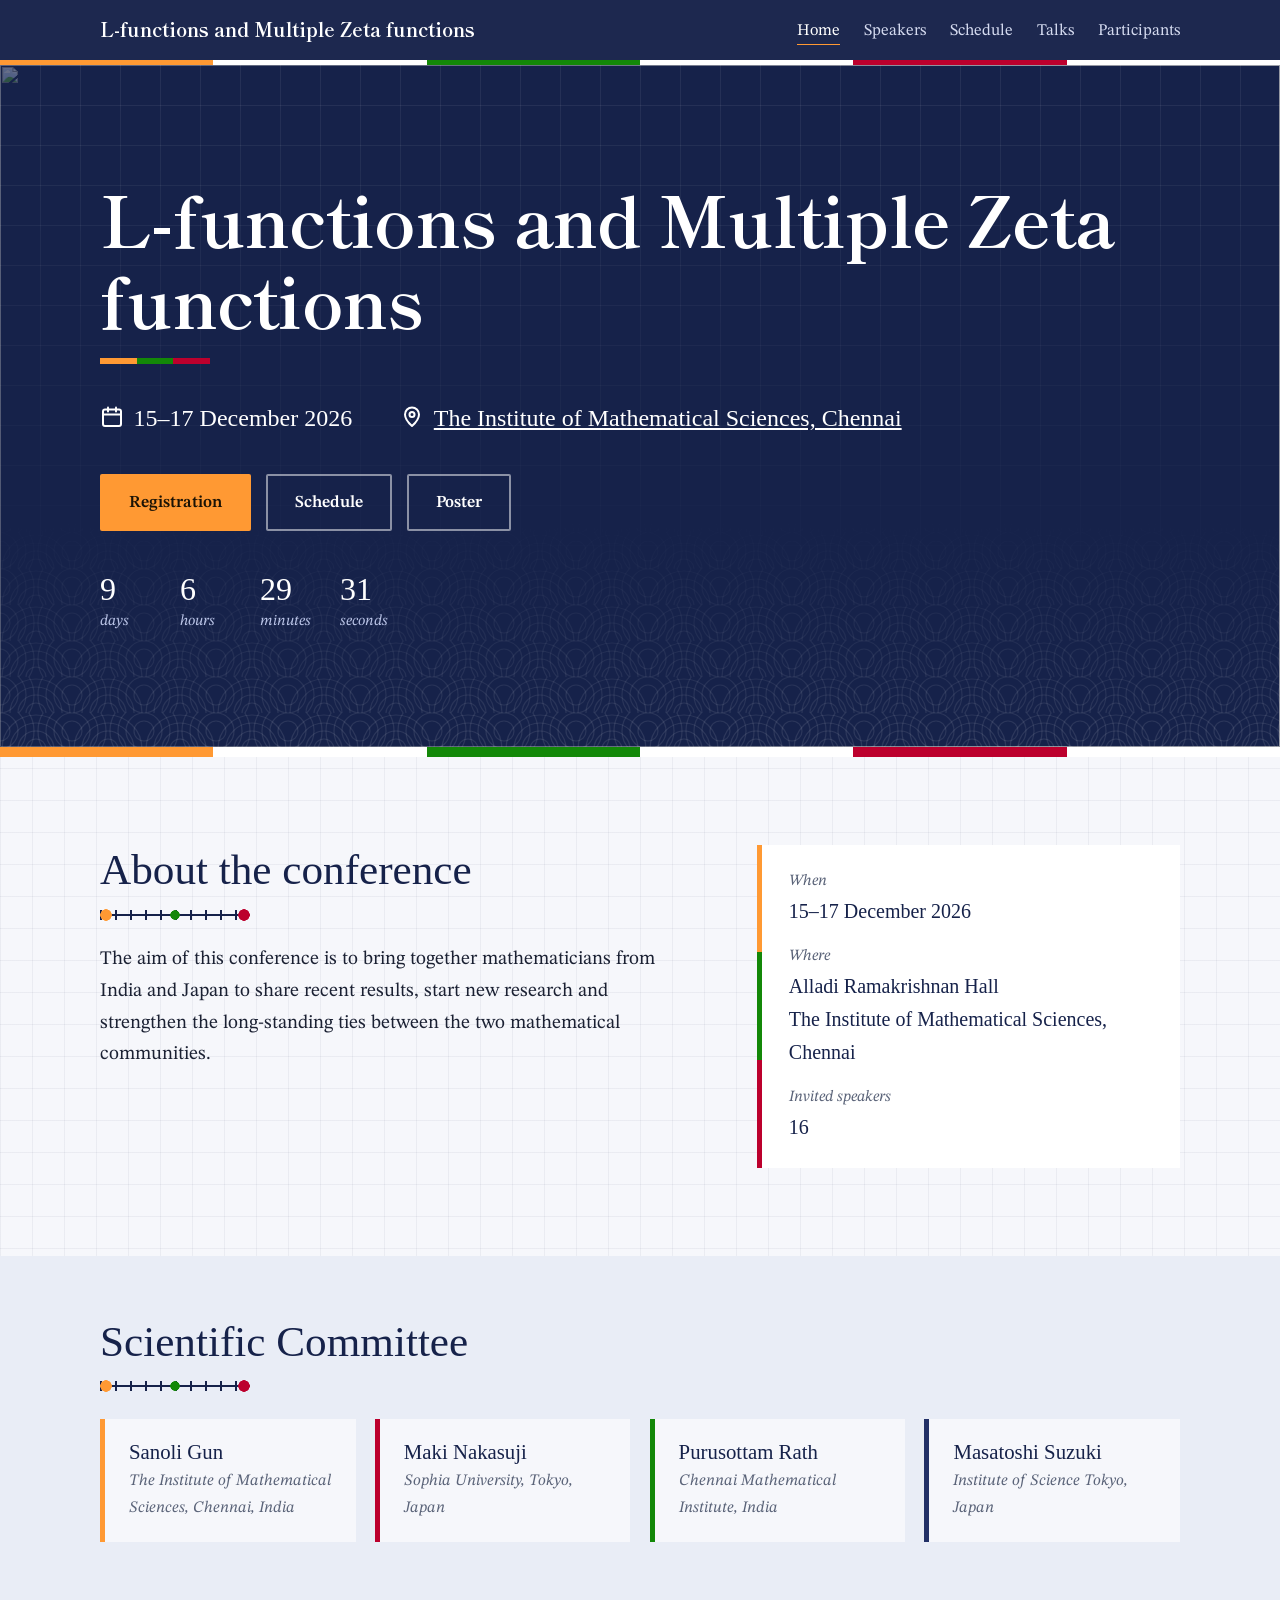
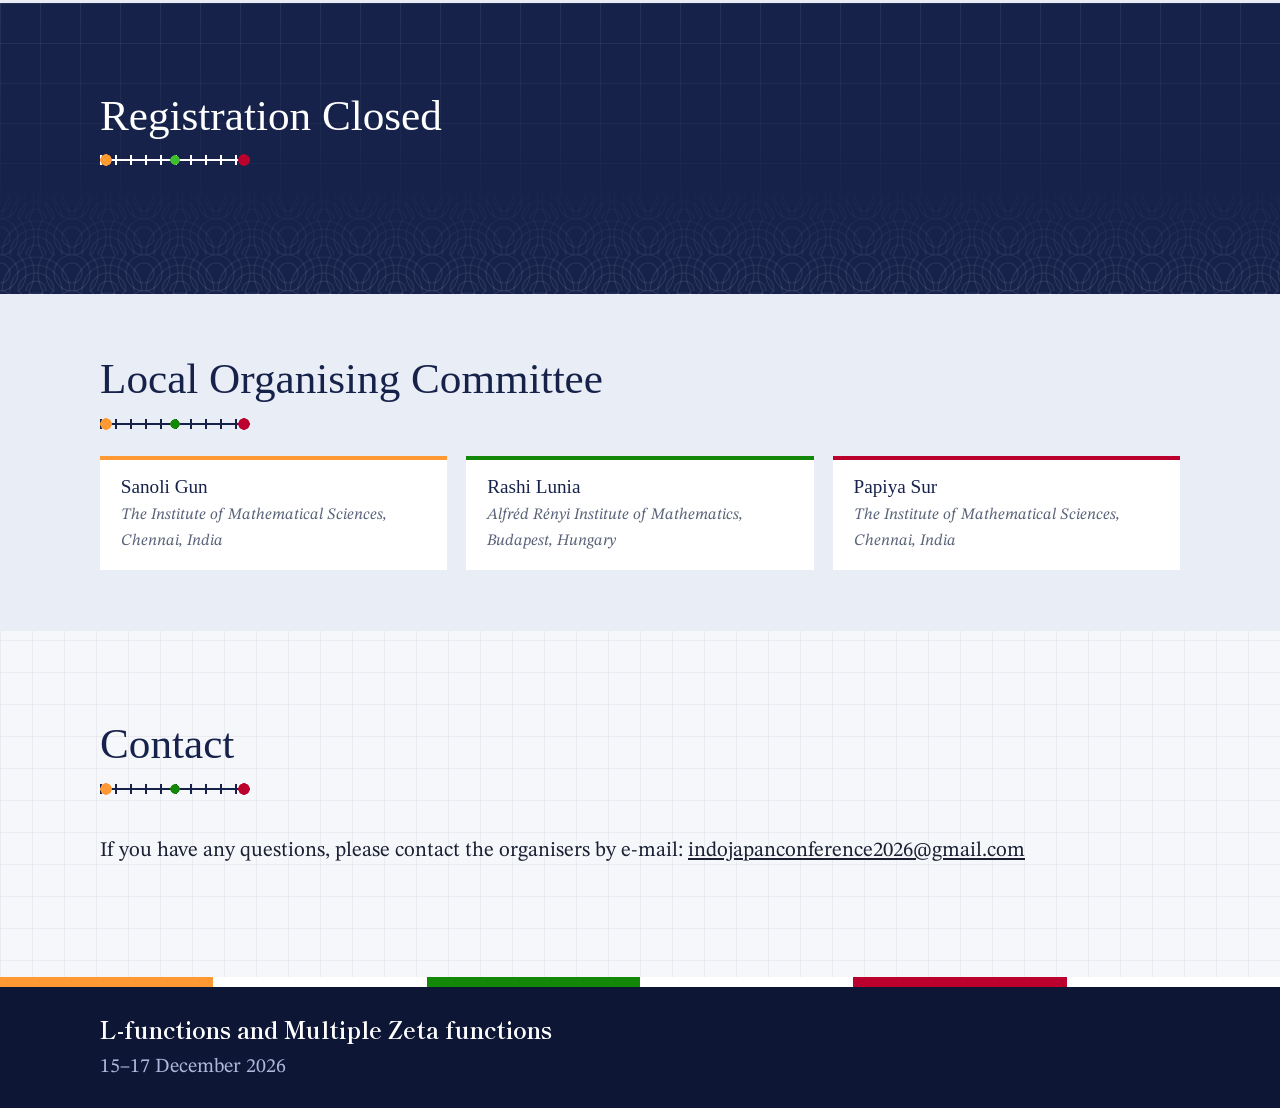
==== commit 95decc6e: "Update the number of invited speakers from 15 to 16" ====
--- a/index.html
+++ b/index.html
@@ -111,7 +111,7 @@
         <dd>Alladi Ramakrishnan Hall<br>
           The Institute of Mathematical Sciences, Chennai</dd>
         <dt>Invited speakers</dt>
-        <dd>15</dd>
+        <dd>16</dd>
       </dl>
     </aside>
   </div>
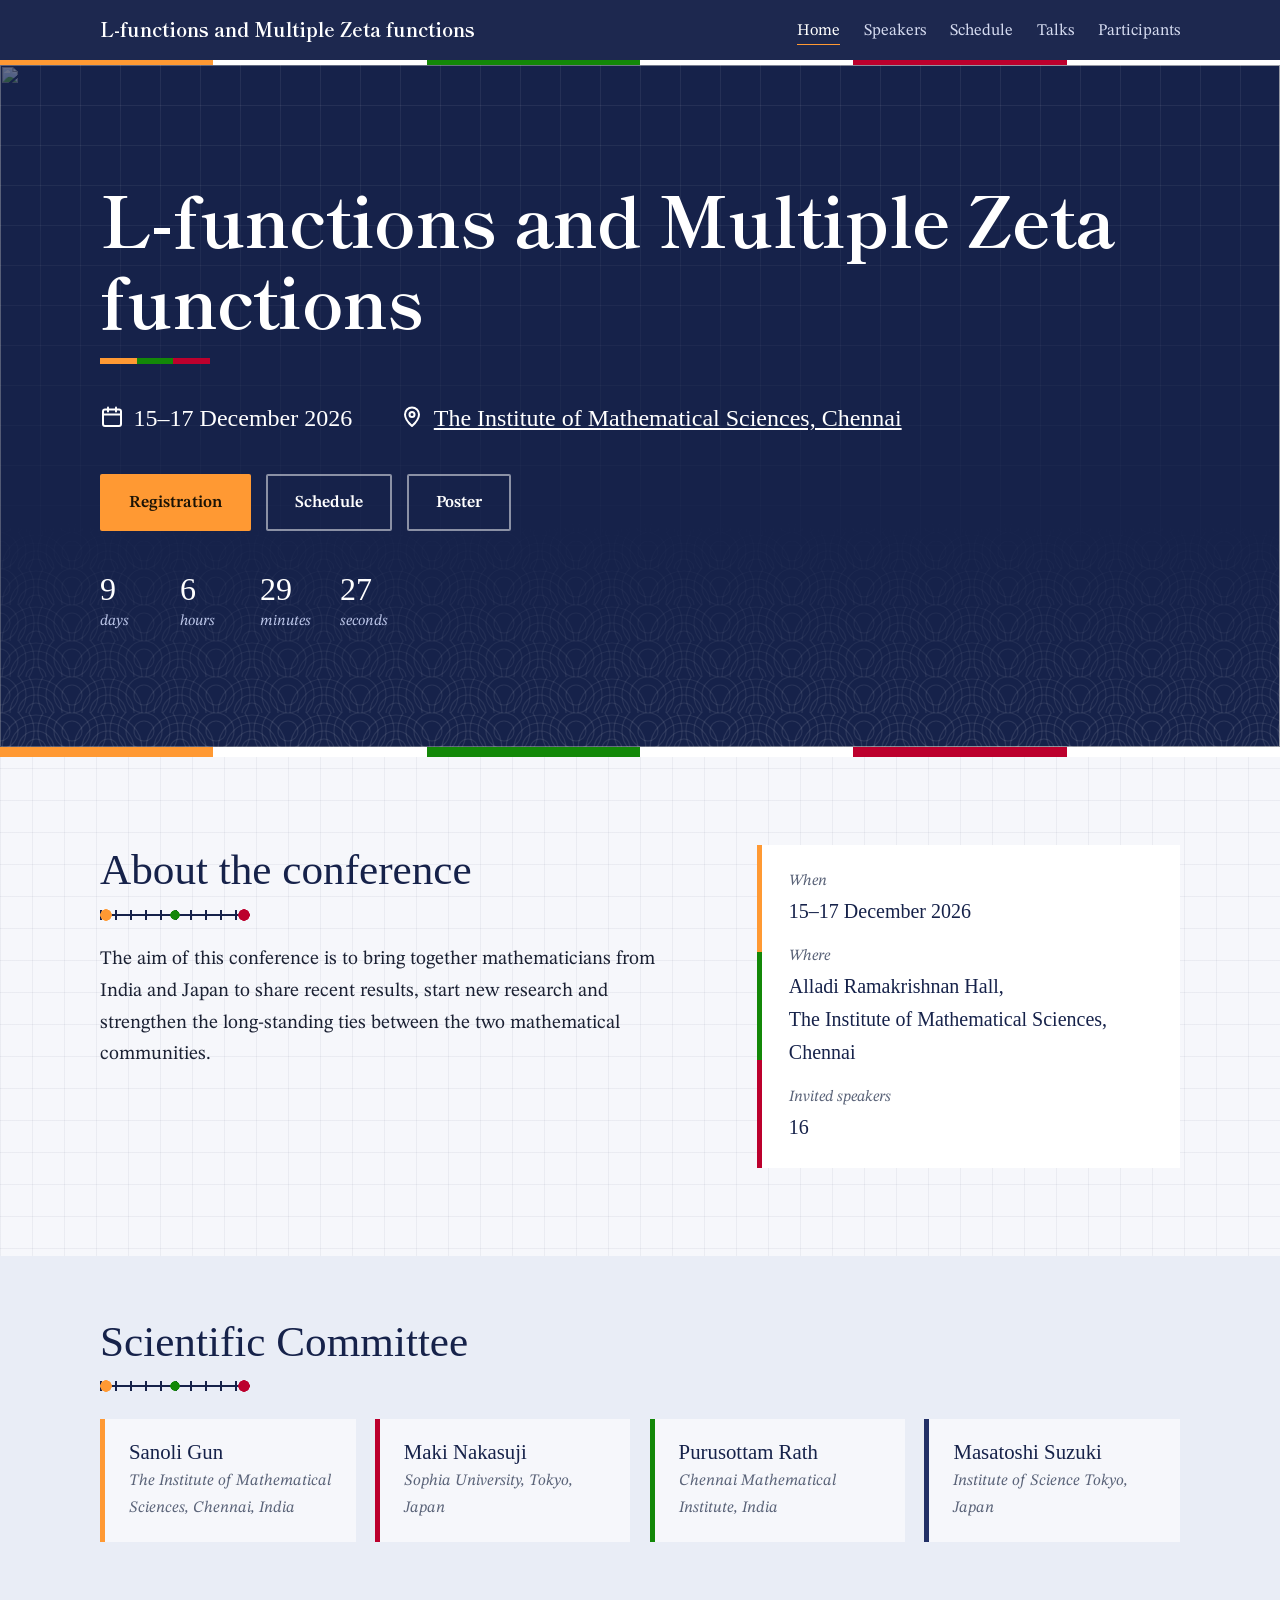
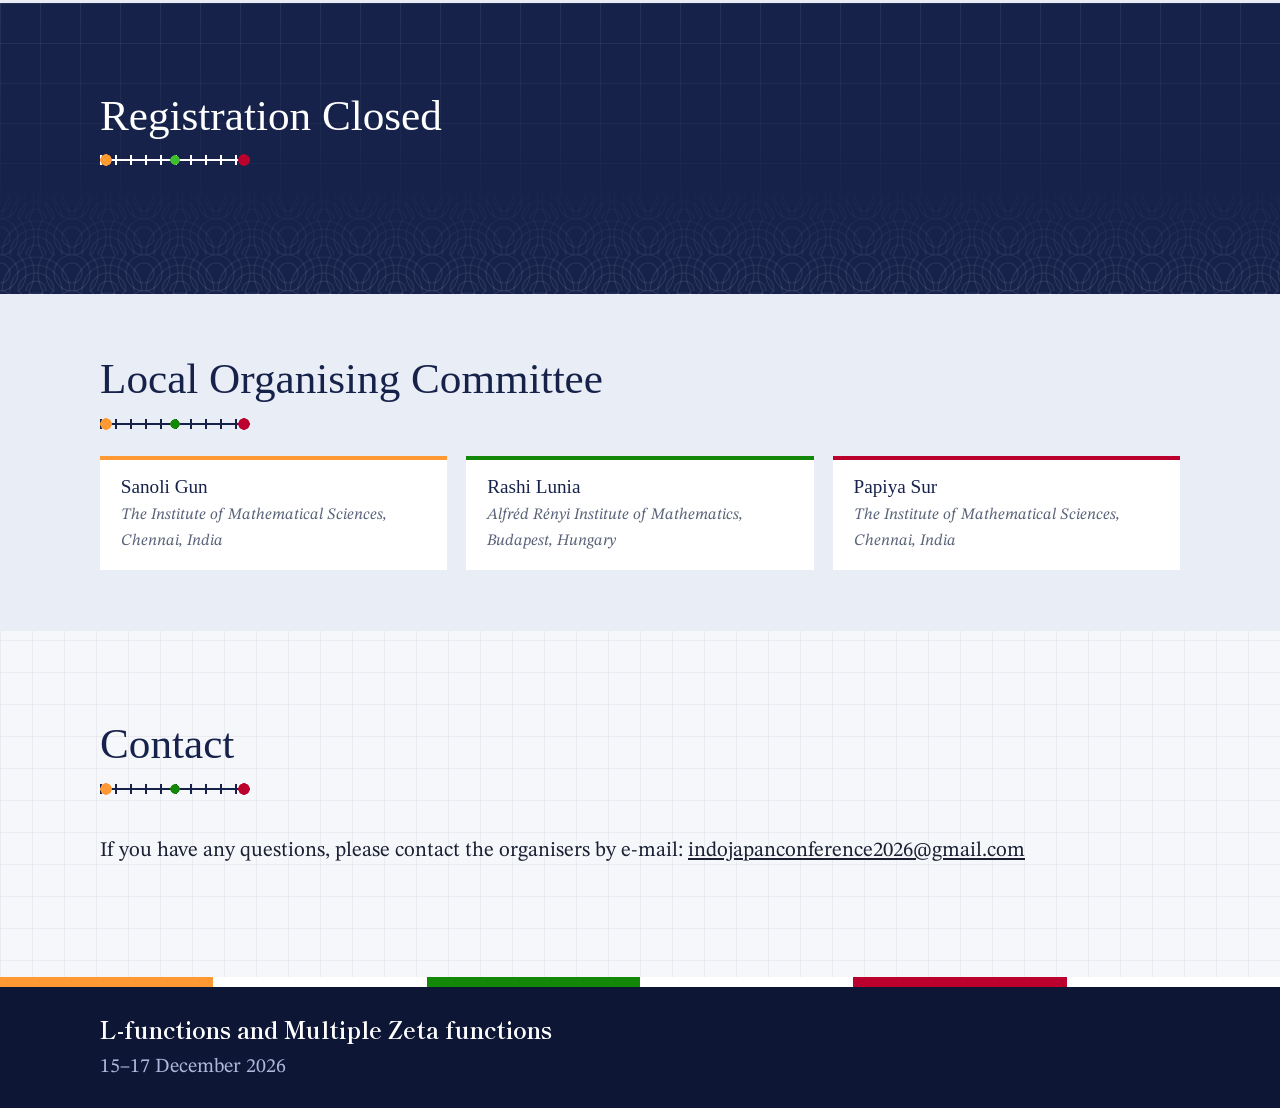
==== commit c14a657e: "Add comma in event location details" ====
--- a/index.html
+++ b/index.html
@@ -108,7 +108,7 @@
         <dt>When</dt>
         <dd>15–17 December 2026</dd>
         <dt>Where</dt>
-        <dd>Alladi Ramakrishnan Hall<br>
+        <dd>Alladi Ramakrishnan Hall,<br>
           The Institute of Mathematical Sciences, Chennai</dd>
         <dt>Invited speakers</dt>
         <dd>16</dd>
